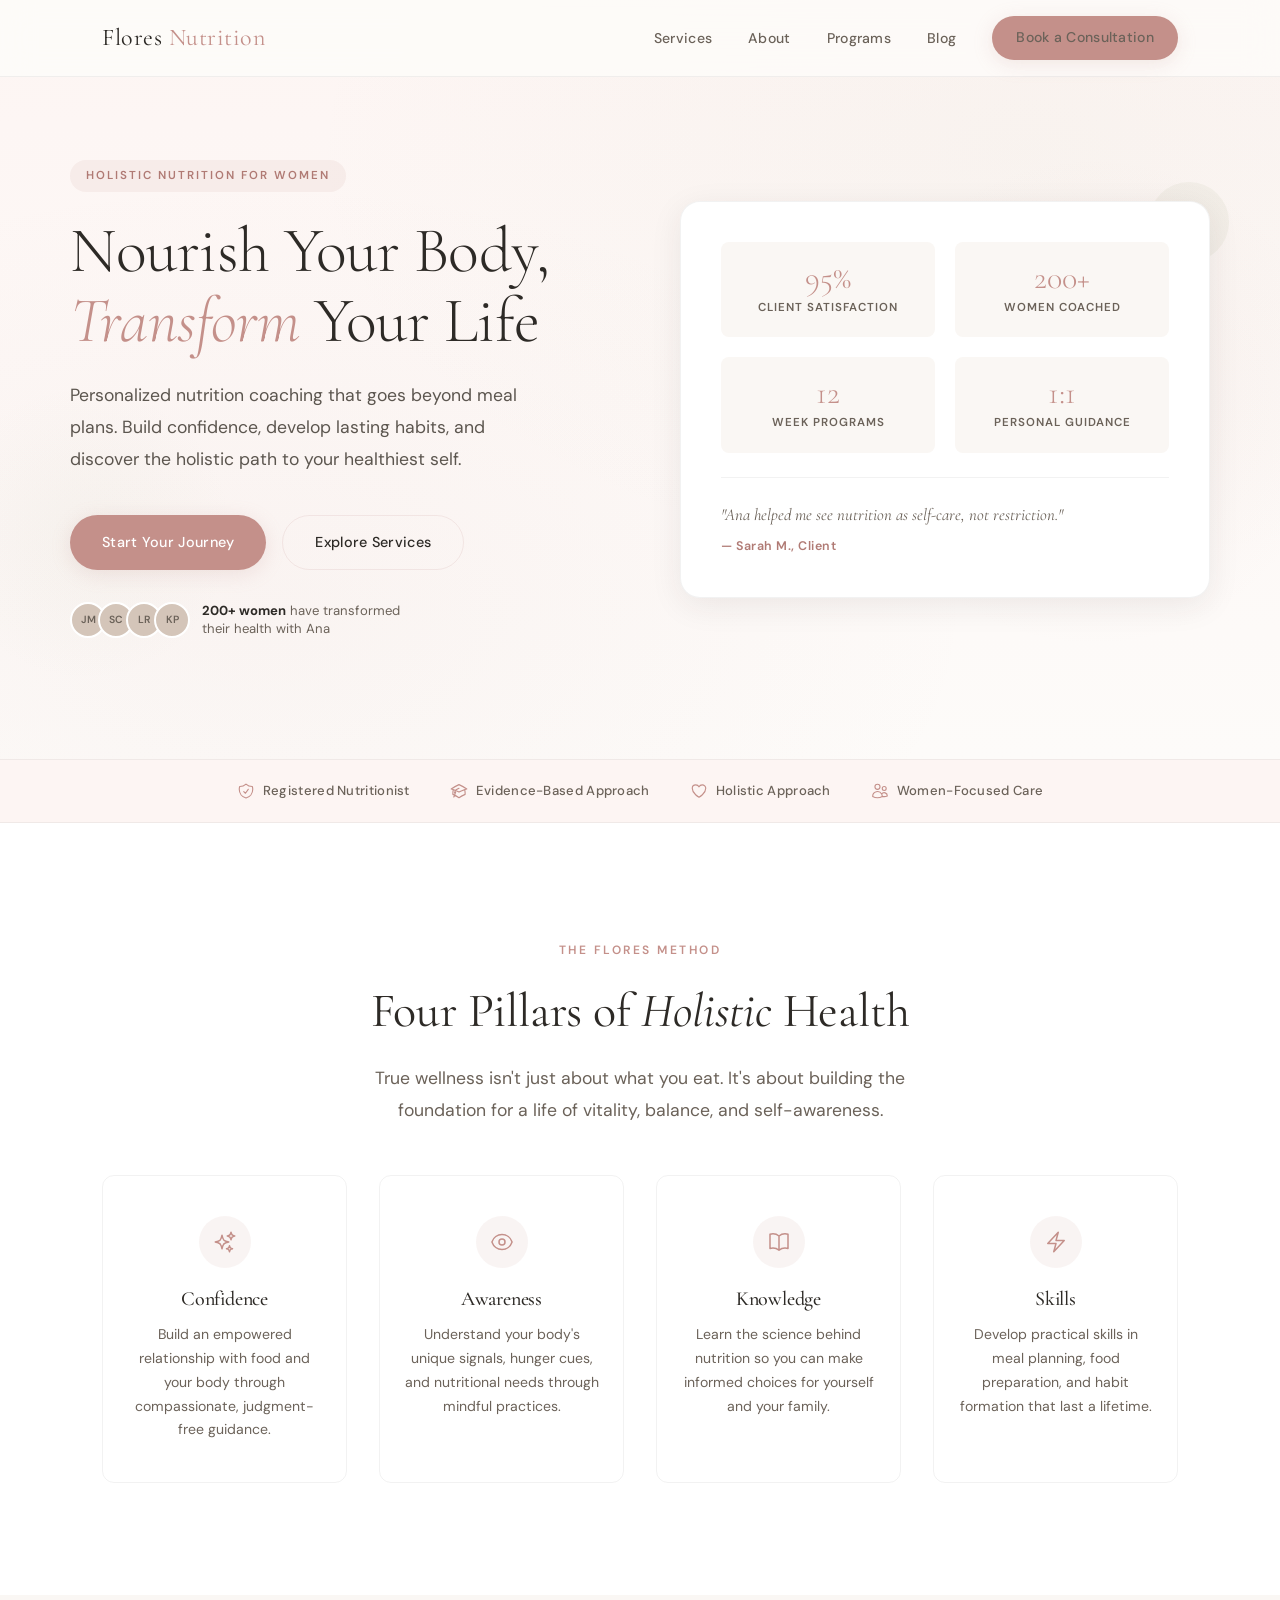
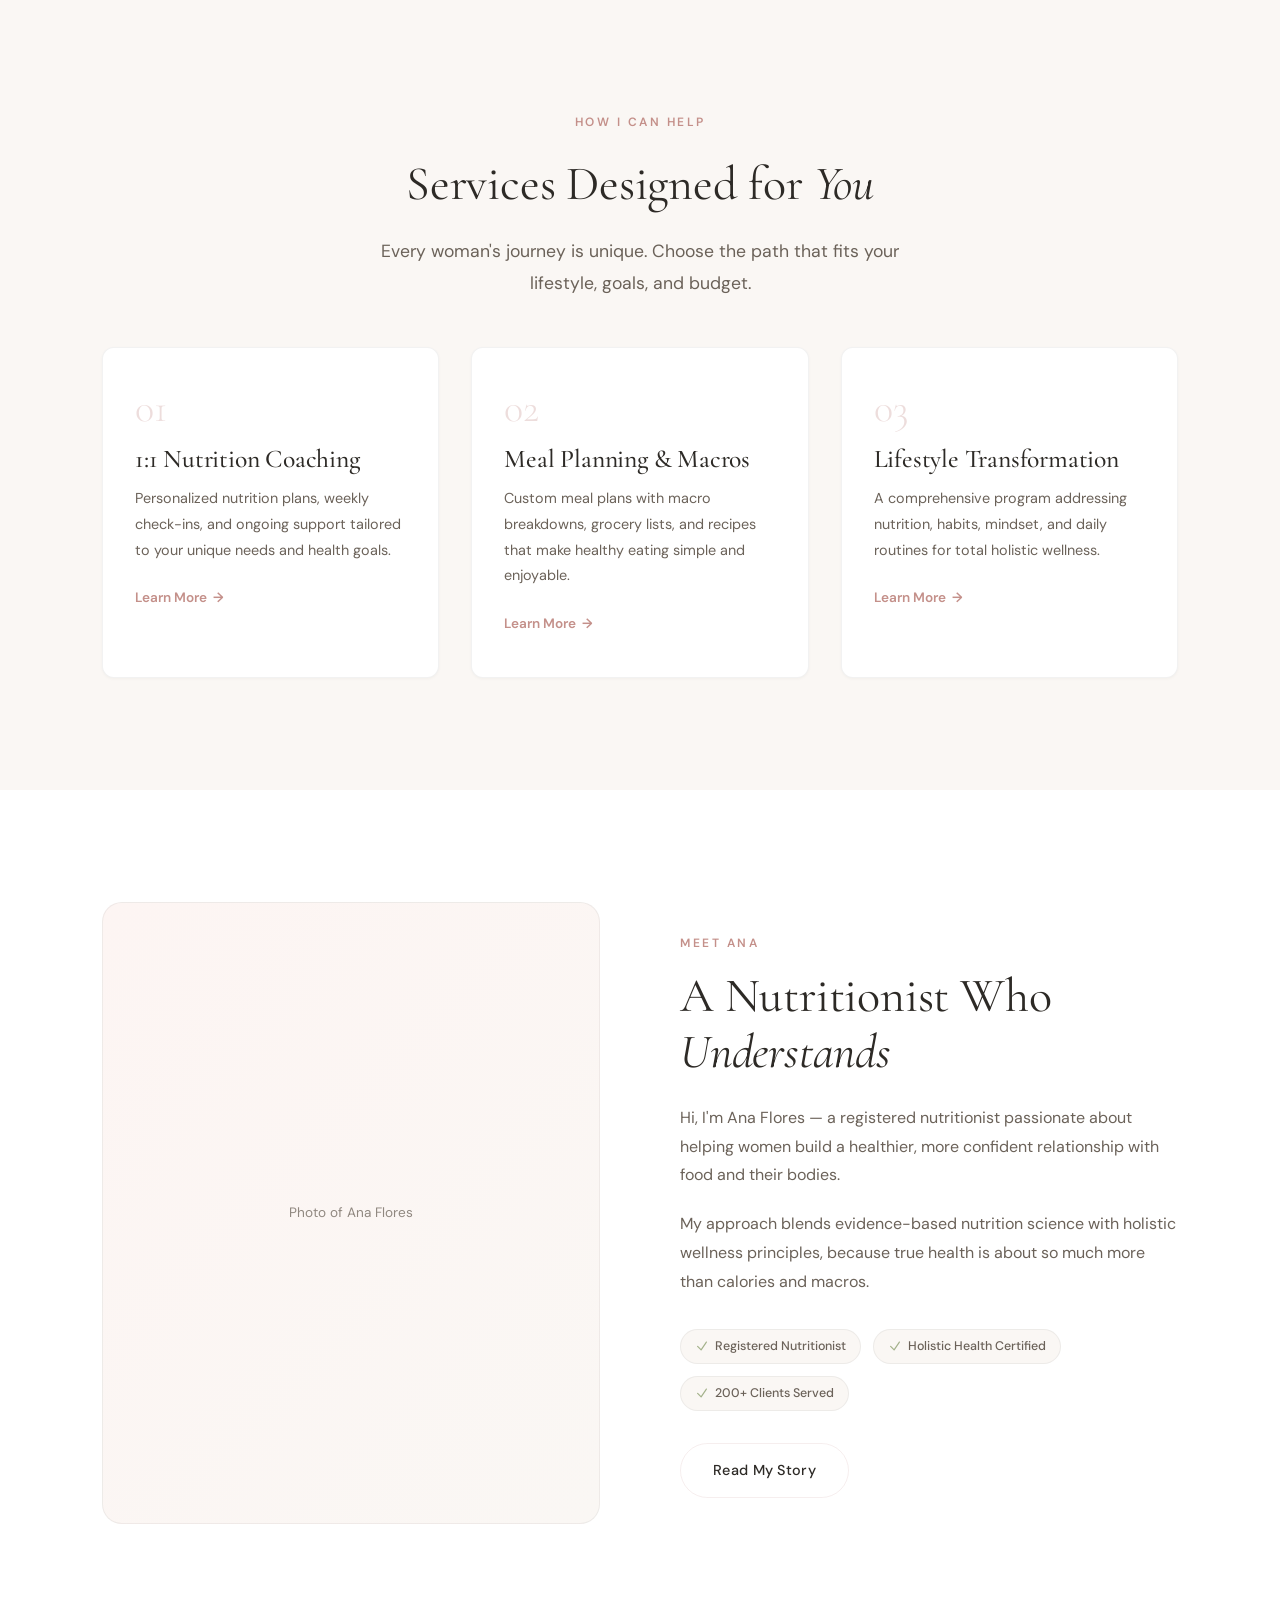
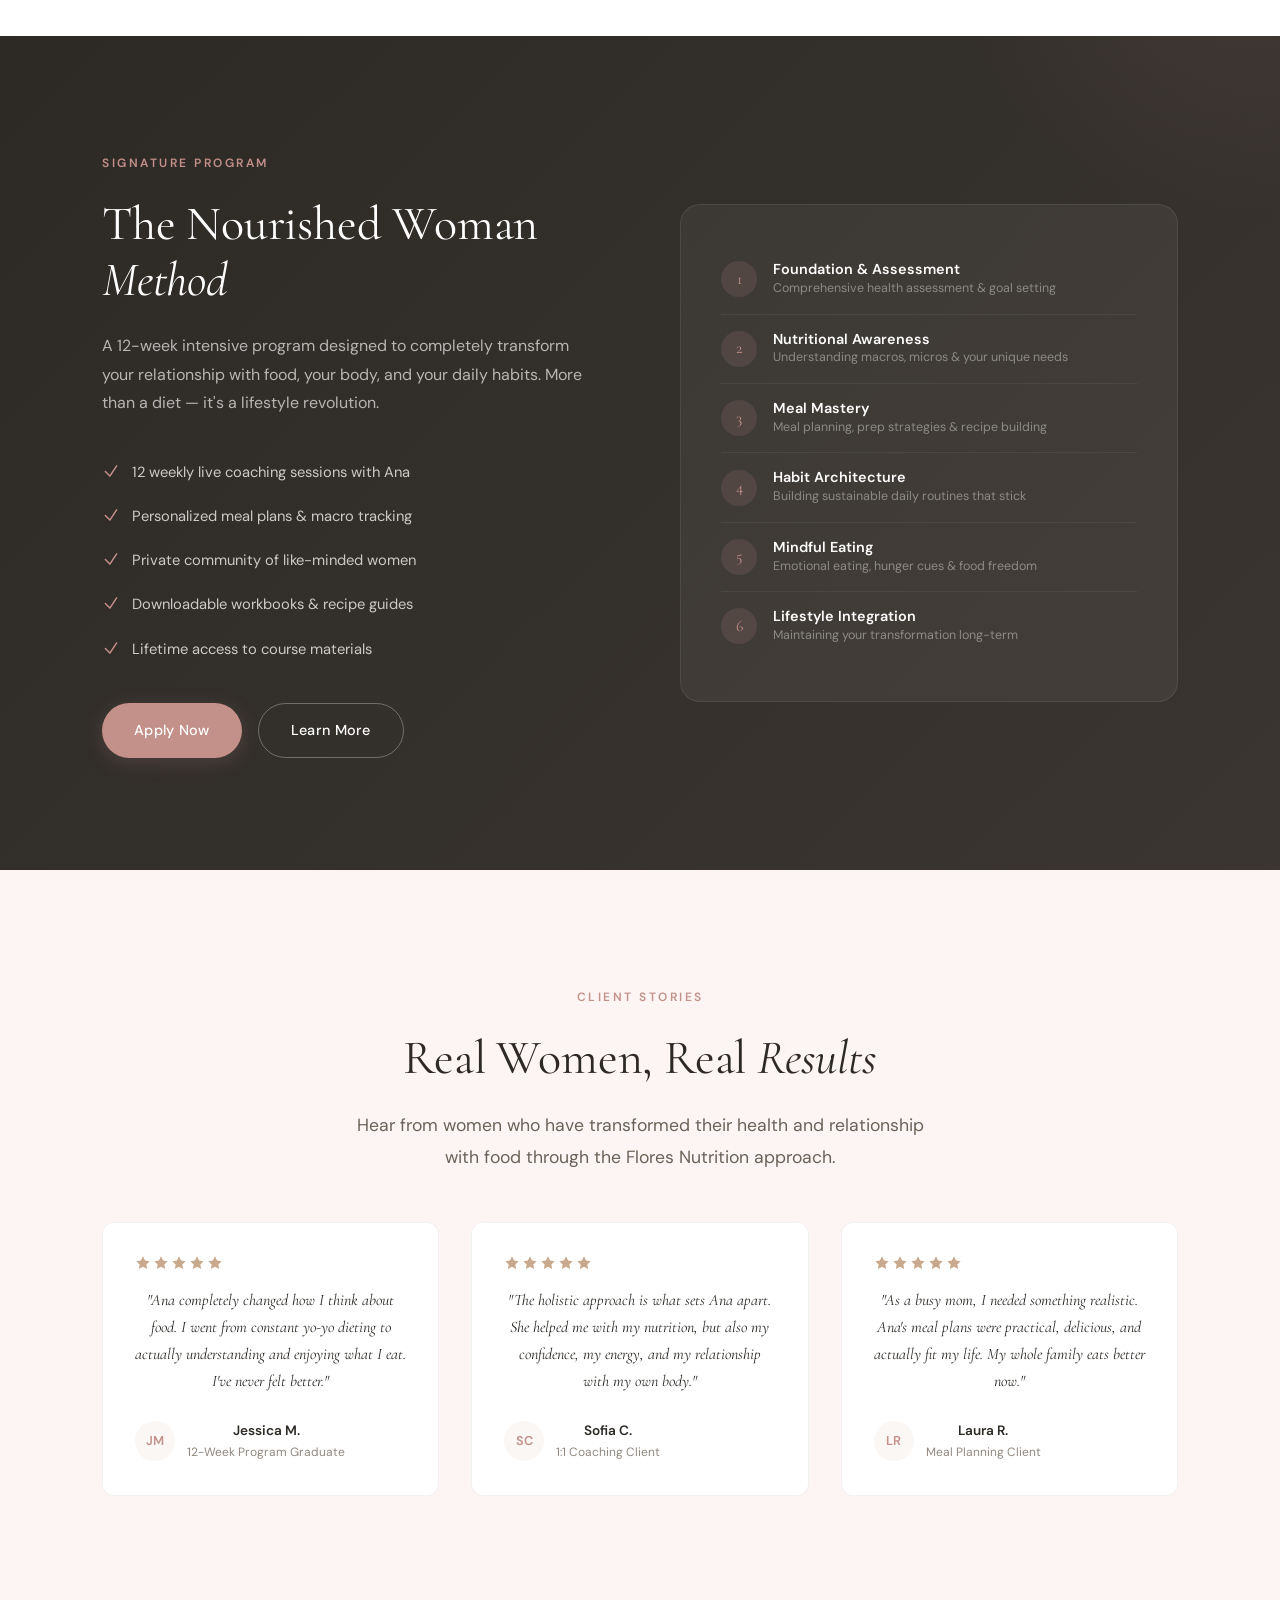
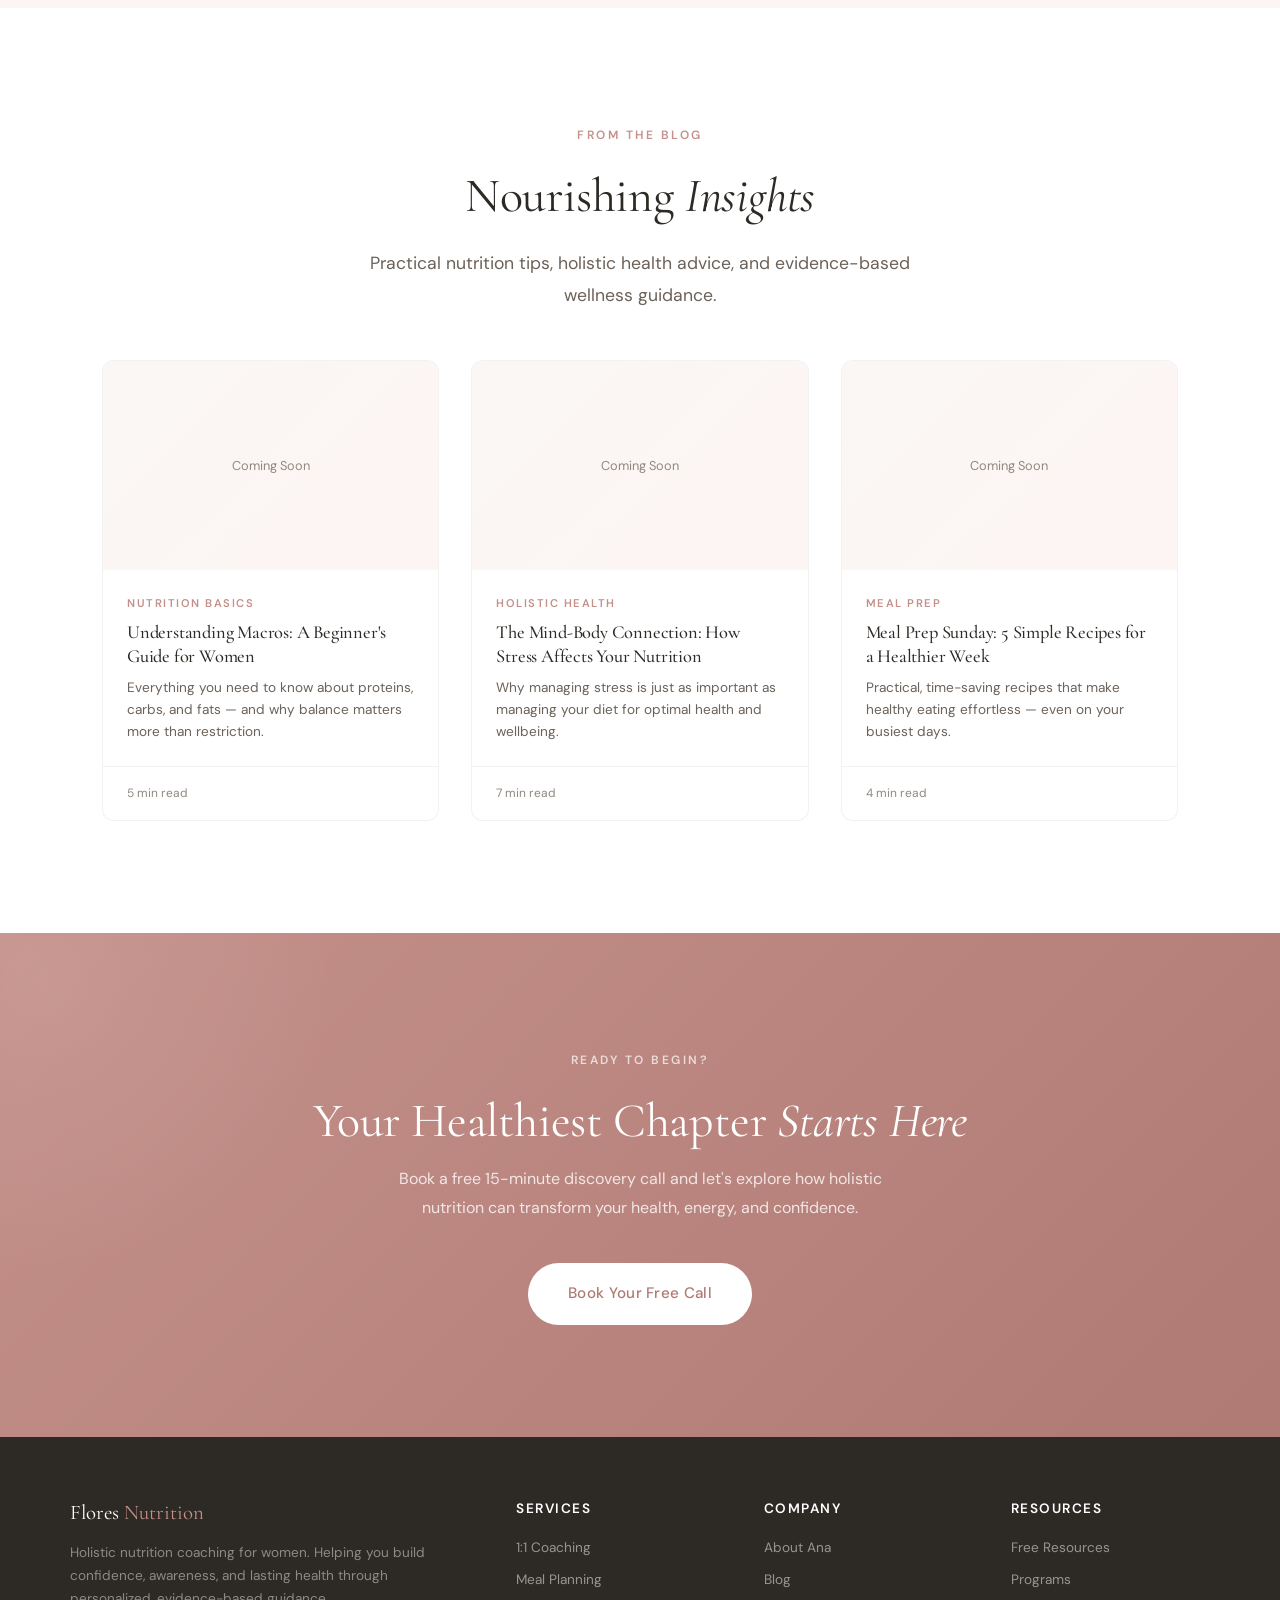
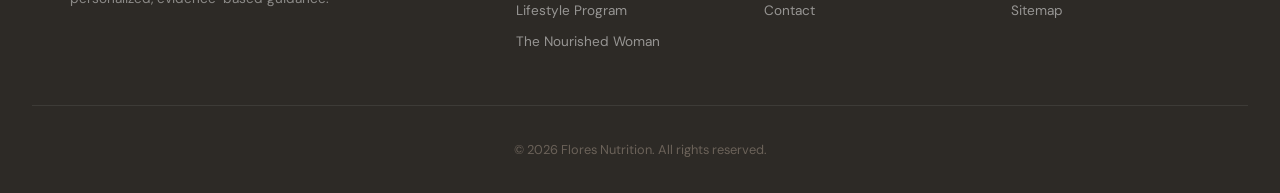
==== index.html @ 8df07db1 "Initial commit: Flores Nutrition website Scaffolded holistic nutrition site for Ana Flores with home" ====
<!DOCTYPE html>
<html lang="en">
<head>
    <meta charset="UTF-8">
    <meta name="viewport" content="width=device-width, initial-scale=1.0, viewport-fit=cover">
    <title>Flores Nutrition — Holistic Health & Nutrition for Women</title>
    <meta name="description" content="Flores Nutrition helps women transform their health through holistic nutrition, personalized meal plans, and lifestyle coaching. Work with registered nutritionist Ana Flores to build confidence, awareness, and lasting habits.">

    <!-- Open Graph -->
    <meta property="og:title" content="Flores Nutrition — Holistic Health & Nutrition for Women">
    <meta property="og:description" content="Transform your health through holistic nutrition, personalized meal plans, and lifestyle coaching with registered nutritionist Ana Flores.">
    <meta property="og:type" content="website">
    <!-- <meta property="og:url" content=""> -->
    <!-- <meta property="og:image" content="/images/og-image.jpg"> -->

    <!-- Twitter -->
    <meta name="twitter:card" content="summary_large_image">
    <meta name="twitter:title" content="Flores Nutrition — Holistic Health & Nutrition for Women">
    <meta name="twitter:description" content="Transform your health through holistic nutrition, personalized meal plans, and lifestyle coaching with registered nutritionist Ana Flores.">

    <!-- Fonts -->
    <link rel="preconnect" href="https://fonts.googleapis.com">
    <link rel="preconnect" href="https://fonts.gstatic.com" crossorigin>
    <link href="https://fonts.googleapis.com/css2?family=Cormorant+Garamond:ital,wght@0,300;0,400;0,500;0,600;1,300;1,400&family=DM+Sans:ital,wght@0,400;0,500;0,600;0,700;1,400&display=swap" rel="stylesheet">

    <!-- Styles -->
    <link rel="stylesheet" href="css/styles.css">

    <!-- Schema Markup -->
    <script type="application/ld+json">
    {
        "@context": "https://schema.org",
        "@type": "HealthAndBeautyBusiness",
        "name": "Flores Nutrition",
        "description": "Holistic nutrition coaching for women. Personalized meal plans, macro guidance, and lifestyle transformation with registered nutritionist Ana Flores.",
        "url": "",
        "founder": {
            "@type": "Person",
            "name": "Ana Flores",
            "jobTitle": "Registered Nutritionist"
        },
        "sameAs": []
    }
    </script>

    <!-- Page-specific styles -->
    <style>
        /* ===== HERO ===== */
        .hero {
            padding: 160px 2rem 120px;
            background:
                radial-gradient(ellipse at 20% 80%, rgba(196, 144, 138, 0.06) 0%, transparent 50%),
                radial-gradient(ellipse at 80% 20%, rgba(163, 177, 138, 0.05) 0%, transparent 50%),
                linear-gradient(180deg, var(--blush-bg) 0%, var(--background) 100%);
            position: relative;
            overflow: hidden;
        }

        .hero::before {
            content: '';
            position: absolute;
            top: 20%;
            right: -5%;
            width: 500px;
            height: 500px;
            background: radial-gradient(circle, rgba(196, 144, 138, 0.07) 0%, transparent 70%);
            border-radius: 50%;
            animation: gentlePulse 8s ease-in-out infinite;
        }

        .hero::after {
            content: '';
            position: absolute;
            bottom: 10%;
            left: -5%;
            width: 300px;
            height: 300px;
            background: radial-gradient(circle, rgba(163, 177, 138, 0.06) 0%, transparent 70%);
            border-radius: 50%;
            animation: gentlePulse 10s ease-in-out infinite 2s;
        }

        .hero-content {
            display: grid;
            grid-template-columns: 1fr 1fr;
            gap: 80px;
            align-items: center;
            max-width: var(--container-max);
            margin: 0 auto;
            position: relative;
            z-index: 1;
        }

        .hero-label {
            display: inline-block;
            padding: 6px 16px;
            background: var(--primary-light);
            color: var(--primary-dark);
            border-radius: var(--radius-full);
            font-size: 0.72rem;
            font-weight: 600;
            text-transform: uppercase;
            letter-spacing: 2px;
            margin-bottom: 1.5rem;
            animation: fadeSlideUp 0.6s ease both;
        }

        .hero h1 {
            margin-bottom: 1.5rem;
            animation: fadeSlideUp 0.6s ease 0.1s both;
        }

        .hero h1 em {
            font-style: italic;
            color: var(--primary);
        }

        .hero p {
            font-size: 1.1rem;
            margin-bottom: 2.5rem;
            max-width: 480px;
            color: #5C564F;
            animation: fadeSlideUp 0.6s ease 0.2s both;
        }

        .hero-buttons {
            display: flex;
            gap: 1rem;
            margin-bottom: 2rem;
            animation: fadeSlideUp 0.6s ease 0.3s both;
        }

        .hero-proof {
            display: flex;
            align-items: center;
            gap: 12px;
            animation: fadeSlideUp 0.6s ease 0.4s both;
        }

        .hero-proof-avatars {
            display: flex;
        }

        .hero-proof-avatar {
            width: 36px;
            height: 36px;
            border-radius: 50%;
            background: var(--sand);
            border: 2px solid white;
            margin-left: -8px;
            display: flex;
            align-items: center;
            justify-content: center;
            font-size: 0.65rem;
            font-weight: 600;
            color: var(--text-muted);
        }

        .hero-proof-avatar:first-child { margin-left: 0; }

        .hero-proof-text {
            font-size: 0.82rem;
            color: var(--text-muted);
            line-height: 1.4;
        }

        .hero-proof-text strong {
            color: var(--secondary);
        }

        /* Hero Visual — Organic Shape with Stats */
        .hero-visual {
            position: relative;
            animation: fadeIn 1s ease 0.3s both;
        }

        .hero-visual-card {
            background: white;
            border-radius: var(--radius-xl);
            padding: 2.5rem;
            box-shadow: var(--shadow-lg);
            border: 1px solid var(--border);
            position: relative;
        }

        .hero-visual-card::before {
            content: '';
            position: absolute;
            top: -20px;
            right: -20px;
            width: 80px;
            height: 80px;
            background: var(--sage-light);
            border-radius: 50%;
            z-index: -1;
        }

        .visual-stat-grid {
            display: grid;
            grid-template-columns: 1fr 1fr;
            gap: 1.25rem;
        }

        .visual-stat {
            padding: 1.25rem;
            border-radius: var(--radius-md);
            background: var(--cream);
            text-align: center;
        }

        .visual-stat-number {
            font-family: var(--font-display);
            font-size: 2rem;
            font-weight: 300;
            color: var(--primary);
            line-height: 1;
            margin-bottom: 0.25rem;
        }

        .visual-stat-label {
            font-size: 0.72rem;
            font-weight: 600;
            text-transform: uppercase;
            letter-spacing: 1px;
            color: var(--text-muted);
        }

        .visual-quote {
            margin-top: 1.5rem;
            padding-top: 1.5rem;
            border-top: 1px solid var(--border);
            font-family: var(--font-display);
            font-style: italic;
            font-size: 1.05rem;
            color: var(--text-muted);
            line-height: 1.6;
        }

        .visual-quote-author {
            font-family: var(--font-body);
            font-style: normal;
            font-size: 0.78rem;
            font-weight: 600;
            color: var(--primary-dark);
            margin-top: 0.5rem;
            letter-spacing: 0.5px;
        }

        /* ===== PHILOSOPHY / PILLARS ===== */
        .philosophy {
            background: white;
        }

        .pillars-grid {
            display: grid;
            grid-template-columns: repeat(4, 1fr);
            gap: 2rem;
            margin-top: 3rem;
        }

        .pillar {
            text-align: center;
            padding: 2.5rem 1.5rem;
            border-radius: var(--radius-lg);
            border: 1px solid var(--border);
            transition: all var(--transition-base);
            position: relative;
            overflow: hidden;
        }

        .pillar::before {
            content: '';
            position: absolute;
            bottom: 0;
            left: 0;
            right: 0;
            height: 3px;
            background: var(--primary);
            transform: scaleX(0);
            transition: transform var(--transition-base);
        }

        .pillar:hover::before {
            transform: scaleX(1);
        }

        .pillar:hover {
            transform: translateY(-4px);
            box-shadow: var(--shadow-md);
        }

        .pillar-icon {
            width: 52px;
            height: 52px;
            background: var(--primary-light);
            border-radius: var(--radius-circle);
            display: flex;
            align-items: center;
            justify-content: center;
            margin: 0 auto 1.25rem;
            color: var(--primary);
        }

        .pillar h3 {
            margin-bottom: 0.75rem;
            font-size: 1.25rem;
        }

        .pillar p {
            font-size: 0.88rem;
            line-height: 1.7;
        }

        /* ===== SERVICES ===== */
        .services {
            background: var(--cream);
        }

        .services-grid {
            display: grid;
            grid-template-columns: repeat(3, 1fr);
            gap: 2rem;
            margin-top: 3rem;
        }

        .service-card {
            background: white;
            border-radius: var(--radius-lg);
            padding: 2.5rem 2rem;
            border: 1px solid var(--border);
            box-shadow: var(--shadow-sm);
            transition: all var(--transition-base);
            position: relative;
        }

        .service-card:hover {
            transform: translateY(-6px);
            box-shadow: var(--shadow-lg);
        }

        .service-number {
            font-family: var(--font-display);
            font-size: 2.5rem;
            font-weight: 300;
            color: rgba(196, 144, 138, 0.3);
            line-height: 1;
            margin-bottom: 1rem;
        }

        .service-card h3 {
            margin-bottom: 0.75rem;
        }

        .service-card p {
            font-size: 0.9rem;
            margin-bottom: 1.25rem;
        }

        .service-card a {
            display: inline-flex;
            align-items: center;
            gap: 6px;
            color: var(--primary);
            font-weight: 600;
            font-size: 0.85rem;
            transition: gap var(--transition-fast);
        }

        .service-card a:hover { gap: 10px; }

        /* ===== ABOUT PREVIEW ===== */
        .about-preview {
            background: white;
        }

        .about-grid {
            display: grid;
            grid-template-columns: 1fr 1fr;
            gap: 80px;
            align-items: center;
        }

        .about-image-wrapper {
            position: relative;
        }

        .about-image-placeholder {
            aspect-ratio: 4/5;
            background:
                linear-gradient(135deg, var(--blush-bg) 0%, var(--cream) 100%);
            border-radius: var(--radius-xl);
            display: flex;
            align-items: center;
            justify-content: center;
            color: var(--text-light);
            font-size: 0.85rem;
            border: 1px solid var(--border);
        }

        .about-image-wrapper::after {
            content: '';
            position: absolute;
            bottom: -16px;
            right: -16px;
            width: 120px;
            height: 120px;
            background: var(--primary-light);
            border-radius: var(--radius-xl);
            z-index: -1;
        }

        .about-text .section-label { margin-bottom: 1rem; }

        .about-text h2 {
            margin-bottom: 1.5rem;
        }

        .about-text p {
            margin-bottom: 1.25rem;
        }

        .about-credentials {
            display: flex;
            flex-wrap: wrap;
            gap: 0.75rem;
            margin-top: 2rem;
            margin-bottom: 2rem;
        }

        .credential-tag {
            display: inline-flex;
            align-items: center;
            gap: 6px;
            padding: 6px 14px;
            background: var(--cream);
            border-radius: var(--radius-full);
            font-size: 0.78rem;
            font-weight: 500;
            color: var(--text-muted);
            border: 1px solid var(--border);
        }

        .credential-tag svg {
            width: 14px;
            height: 14px;
            color: var(--sage);
        }

        /* ===== COURSE / HIGH-TICKET ===== */
        .course-section {
            background:
                linear-gradient(135deg, var(--dark-bg) 0%, #3a3530 100%);
            color: white;
            position: relative;
            overflow: hidden;
        }

        .course-section::before {
            content: '';
            position: absolute;
            top: -50%;
            right: -20%;
            width: 600px;
            height: 600px;
            background: radial-gradient(circle, rgba(196, 144, 138, 0.1) 0%, transparent 70%);
            border-radius: 50%;
        }

        .course-grid {
            display: grid;
            grid-template-columns: 1fr 1fr;
            gap: 80px;
            align-items: center;
            position: relative;
            z-index: 1;
        }

        .course-text .section-label {
            color: var(--primary);
        }

        .course-text h2 {
            color: white;
            margin-bottom: 1.5rem;
        }

        .course-text p {
            color: rgba(255, 255, 255, 0.65);
            margin-bottom: 1.5rem;
        }

        .course-features {
            list-style: none;
            margin: 2rem 0;
        }

        .course-features li {
            display: flex;
            align-items: flex-start;
            gap: 12px;
            padding: 0.6rem 0;
            color: rgba(255, 255, 255, 0.75);
            font-size: 0.92rem;
        }

        .course-features li svg {
            width: 18px;
            height: 18px;
            color: var(--primary);
            flex-shrink: 0;
            margin-top: 2px;
        }

        .course-visual {
            background: rgba(255, 255, 255, 0.05);
            border-radius: var(--radius-xl);
            padding: 2.5rem;
            border: 1px solid rgba(255, 255, 255, 0.08);
        }

        .course-module {
            display: flex;
            align-items: center;
            gap: 1rem;
            padding: 1rem 0;
            border-bottom: 1px solid rgba(255, 255, 255, 0.06);
        }

        .course-module:last-child { border-bottom: none; }

        .module-number {
            width: 36px;
            height: 36px;
            background: rgba(196, 144, 138, 0.15);
            border-radius: var(--radius-circle);
            display: flex;
            align-items: center;
            justify-content: center;
            font-family: var(--font-display);
            font-size: 1rem;
            color: var(--primary);
            flex-shrink: 0;
        }

        .module-info h4 {
            color: white;
            font-size: 0.9rem;
            margin-bottom: 0.15rem;
        }

        .module-info p {
            color: rgba(255, 255, 255, 0.4);
            font-size: 0.78rem;
            line-height: 1.4;
        }

        /* ===== TESTIMONIALS ===== */
        .testimonials {
            background: var(--blush-bg);
        }

        .testimonials-grid {
            display: grid;
            grid-template-columns: repeat(3, 1fr);
            gap: 2rem;
            margin-top: 3rem;
        }

        .testimonial-card {
            background: white;
            border-radius: var(--radius-lg);
            padding: 2rem;
            border: 1px solid var(--border);
            position: relative;
        }

        .testimonial-stars {
            display: flex;
            gap: 2px;
            margin-bottom: 1rem;
        }

        .testimonial-stars svg {
            width: 16px;
            height: 16px;
            color: var(--terra);
            fill: var(--terra);
        }

        .testimonial-card blockquote {
            font-family: var(--font-display);
            font-style: italic;
            font-size: 1rem;
            color: var(--text);
            line-height: 1.7;
            margin-bottom: 1.5rem;
        }

        .testimonial-author {
            display: flex;
            align-items: center;
            gap: 12px;
        }

        .testimonial-avatar {
            width: 40px;
            height: 40px;
            border-radius: 50%;
            background: var(--cream);
            display: flex;
            align-items: center;
            justify-content: center;
            font-weight: 600;
            font-size: 0.8rem;
            color: var(--primary);
        }

        .testimonial-name {
            font-weight: 600;
            font-size: 0.85rem;
            color: var(--secondary);
        }

        .testimonial-detail {
            font-size: 0.75rem;
            color: var(--text-light);
        }

        /* ===== BLOG PREVIEW ===== */
        .blog-preview {
            background: white;
        }

        .blog-grid {
            display: grid;
            grid-template-columns: repeat(3, 1fr);
            gap: 2rem;
            margin-top: 3rem;
        }

        .blog-card {
            border-radius: var(--radius-lg);
            overflow: hidden;
            border: 1px solid var(--border);
            background: white;
            transition: all var(--transition-base);
        }

        .blog-card:hover {
            transform: translateY(-4px);
            box-shadow: var(--shadow-md);
        }

        .blog-card-image {
            aspect-ratio: 16/10;
            background: linear-gradient(135deg, var(--cream) 0%, var(--blush-bg) 100%);
            display: flex;
            align-items: center;
            justify-content: center;
            color: var(--text-light);
            font-size: 0.8rem;
        }

        .blog-card-body {
            padding: 1.5rem;
        }

        .blog-card-tag {
            font-size: 0.7rem;
            font-weight: 600;
            text-transform: uppercase;
            letter-spacing: 1.5px;
            color: var(--primary);
            margin-bottom: 0.5rem;
        }

        .blog-card-body h3 {
            font-size: 1.15rem;
            margin-bottom: 0.5rem;
            line-height: 1.3;
        }

        .blog-card-body p {
            font-size: 0.85rem;
            line-height: 1.6;
        }

        .blog-card-meta {
            padding: 1rem 1.5rem;
            border-top: 1px solid var(--border);
            font-size: 0.75rem;
            color: var(--text-light);
        }

        /* ===== CTA SECTION ===== */
        .cta-section {
            background:
                linear-gradient(135deg, var(--primary) 0%, var(--primary-dark) 100%);
            color: white;
            text-align: center;
            position: relative;
            overflow: hidden;
        }

        .cta-section::before {
            content: '';
            position: absolute;
            top: -50%;
            left: -20%;
            width: 600px;
            height: 600px;
            background: radial-gradient(circle, rgba(255, 255, 255, 0.08) 0%, transparent 70%);
            border-radius: 50%;
        }

        .cta-section .container {
            position: relative;
            z-index: 1;
        }

        .cta-section h2 {
            color: white;
            margin-bottom: 1rem;
        }

        .cta-section p {
            color: rgba(255, 255, 255, 0.8);
            max-width: 520px;
            margin: 0 auto 2.5rem;
        }

        .cta-section .btn {
            background: white;
            color: var(--primary-dark);
        }

        .cta-section .btn:hover {
            background: var(--cream);
            transform: translateY(-2px);
            box-shadow: 0 8px 24px rgba(0, 0, 0, 0.15);
        }

        /* ===== RESPONSIVE ===== */
        @media (max-width: 968px) {
            .hero-content {
                grid-template-columns: 1fr;
                text-align: center;
                gap: 40px;
            }
            .hero p { margin-left: auto; margin-right: auto; }
            .hero-buttons { justify-content: center; }
            .hero-proof { justify-content: center; }
            .pillars-grid { grid-template-columns: repeat(2, 1fr); }
            .services-grid { grid-template-columns: 1fr; }
            .about-grid { grid-template-columns: 1fr; gap: 40px; }
            .about-image-wrapper { max-width: 400px; margin: 0 auto; }
            .course-grid { grid-template-columns: 1fr; gap: 40px; }
            .testimonials-grid { grid-template-columns: 1fr; }
            .blog-grid { grid-template-columns: 1fr; }
        }

        @media (max-width: 480px) {
            .hero { padding: 120px 1rem 80px; }
            .hero-buttons { flex-direction: column; }
            .pillars-grid { grid-template-columns: 1fr; }
            .hero-visual { display: none; }
        }
    </style>
</head>
<body>

    <!-- Header -->
    <header class="header">
        <div class="container">
            <a href="/" class="logo">Flores <span>Nutrition</span></a>
            <button class="menu-toggle" aria-label="Toggle navigation" aria-expanded="false">
                <span></span><span></span><span></span>
            </button>
            <nav>
                <ul class="nav-links">
                    <li><a href="/services/">Services</a></li>
                    <li><a href="/about.html">About</a></li>
                    <li><a href="#course">Programs</a></li>
                    <li><a href="/blog/">Blog</a></li>
                    <li><a href="#contact" class="btn btn-primary btn-sm">Book a Consultation</a></li>
                </ul>
            </nav>
        </div>
    </header>

    <!-- Hero -->
    <section class="hero">
        <div class="hero-content">
            <div class="hero-text">
                <span class="hero-label">Holistic Nutrition for Women</span>
                <h1>Nourish Your Body, <em>Transform</em> Your Life</h1>
                <p>Personalized nutrition coaching that goes beyond meal plans. Build confidence, develop lasting habits, and discover the holistic path to your healthiest self.</p>
                <div class="hero-buttons">
                    <a href="#contact" class="btn btn-primary">Start Your Journey</a>
                    <a href="/services/" class="btn btn-secondary">Explore Services</a>
                </div>
                <div class="hero-proof">
                    <div class="hero-proof-avatars">
                        <div class="hero-proof-avatar">JM</div>
                        <div class="hero-proof-avatar">SC</div>
                        <div class="hero-proof-avatar">LR</div>
                        <div class="hero-proof-avatar">KP</div>
                    </div>
                    <div class="hero-proof-text">
                        <strong>200+ women</strong> have transformed<br>their health with Ana
                    </div>
                </div>
            </div>
            <div class="hero-visual">
                <div class="hero-visual-card">
                    <div class="visual-stat-grid">
                        <div class="visual-stat">
                            <div class="visual-stat-number">95%</div>
                            <div class="visual-stat-label">Client Satisfaction</div>
                        </div>
                        <div class="visual-stat">
                            <div class="visual-stat-number">200+</div>
                            <div class="visual-stat-label">Women Coached</div>
                        </div>
                        <div class="visual-stat">
                            <div class="visual-stat-number">12</div>
                            <div class="visual-stat-label">Week Programs</div>
                        </div>
                        <div class="visual-stat">
                            <div class="visual-stat-number">1:1</div>
                            <div class="visual-stat-label">Personal Guidance</div>
                        </div>
                    </div>
                    <div class="visual-quote">
                        "Ana helped me see nutrition as self-care, not restriction."
                        <div class="visual-quote-author">— Sarah M., Client</div>
                    </div>
                </div>
            </div>
        </div>
    </section>

    <!-- Trust Strip -->
    <div class="trust-strip">
        <div class="trust-item">
            <svg xmlns="http://www.w3.org/2000/svg" fill="none" viewBox="0 0 24 24" stroke-width="1.5" stroke="currentColor"><path stroke-linecap="round" stroke-linejoin="round" d="M9 12.75L11.25 15 15 9.75m-3-7.036A11.959 11.959 0 013.598 6 11.99 11.99 0 003 9.749c0 5.592 3.824 10.29 9 11.623 5.176-1.332 9-6.03 9-11.622 0-1.31-.21-2.571-.598-3.751h-.152c-3.196 0-6.1-1.248-8.25-3.285z"/></svg>
            Registered Nutritionist
        </div>
        <div class="trust-item">
            <svg xmlns="http://www.w3.org/2000/svg" fill="none" viewBox="0 0 24 24" stroke-width="1.5" stroke="currentColor"><path stroke-linecap="round" stroke-linejoin="round" d="M4.26 10.147a60.438 60.438 0 0 0-.491 6.347A48.62 48.62 0 0 1 12 20.904a48.62 48.62 0 0 1 8.232-4.41 60.46 60.46 0 0 0-.491-6.347m-15.482 0a50.636 50.636 0 0 0-2.658-.813A59.906 59.906 0 0 1 12 3.493a59.903 59.903 0 0 1 10.399 5.84c-.896.248-1.783.52-2.658.814m-15.482 0A50.717 50.717 0 0 1 12 13.489a50.702 50.702 0 0 1 7.74-3.342M6.75 15a.75.75 0 1 0 0-1.5.75.75 0 0 0 0 1.5Zm0 0v-3.675A55.378 55.378 0 0 1 12 8.443m-7.007 11.55A5.981 5.981 0 0 0 6.75 15.75v-1.5"/></svg>
            Evidence-Based Approach
        </div>
        <div class="trust-item">
            <svg xmlns="http://www.w3.org/2000/svg" fill="none" viewBox="0 0 24 24" stroke-width="1.5" stroke="currentColor"><path stroke-linecap="round" stroke-linejoin="round" d="M21 8.25c0-2.485-2.099-4.5-4.688-4.5-1.935 0-3.597 1.126-4.312 2.733-.715-1.607-2.377-2.733-4.313-2.733C5.1 3.75 3 5.765 3 8.25c0 7.22 9 12 9 12s9-4.78 9-12Z"/></svg>
            Holistic Approach
        </div>
        <div class="trust-item">
            <svg xmlns="http://www.w3.org/2000/svg" fill="none" viewBox="0 0 24 24" stroke-width="1.5" stroke="currentColor"><path stroke-linecap="round" stroke-linejoin="round" d="M15 19.128a9.38 9.38 0 0 0 2.625.372 9.337 9.337 0 0 0 4.121-.952 4.125 4.125 0 0 0-7.533-2.493M15 19.128v-.003c0-1.113-.285-2.16-.786-3.07M15 19.128v.106A12.318 12.318 0 0 1 8.624 21c-2.331 0-4.512-.645-6.374-1.766l-.001-.109a6.375 6.375 0 0 1 11.964-3.07M12 6.375a3.375 3.375 0 1 1-6.75 0 3.375 3.375 0 0 1 6.75 0Zm8.25 2.25a2.625 2.625 0 1 1-5.25 0 2.625 2.625 0 0 1 5.25 0Z"/></svg>
            Women-Focused Care
        </div>
    </div>

    <!-- Philosophy / Pillars -->
    <section class="philosophy">
        <div class="container text-center">
            <span class="section-label">The Flores Method</span>
            <h2 class="section-title">Four Pillars of <em>Holistic</em> Health</h2>
            <p class="section-subtitle mx-auto">True wellness isn't just about what you eat. It's about building the foundation for a life of vitality, balance, and self-awareness.</p>

            <div class="pillars-grid">
                <div class="pillar">
                    <div class="pillar-icon">
                        <svg xmlns="http://www.w3.org/2000/svg" fill="none" viewBox="0 0 24 24" stroke-width="1.5" stroke="currentColor" width="24" height="24"><path stroke-linecap="round" stroke-linejoin="round" d="M9.813 15.904 9 18.75l-.813-2.846a4.5 4.5 0 0 0-3.09-3.09L2.25 12l2.846-.813a4.5 4.5 0 0 0 3.09-3.09L9 5.25l.813 2.846a4.5 4.5 0 0 0 3.09 3.09L15.75 12l-2.846.813a4.5 4.5 0 0 0-3.09 3.09ZM18.259 8.715 18 9.75l-.259-1.035a3.375 3.375 0 0 0-2.455-2.456L14.25 6l1.036-.259a3.375 3.375 0 0 0 2.455-2.456L18 2.25l.259 1.035a3.375 3.375 0 0 0 2.456 2.456L21.75 6l-1.035.259a3.375 3.375 0 0 0-2.456 2.456ZM16.894 20.567 16.5 21.75l-.394-1.183a2.25 2.25 0 0 0-1.423-1.423L13.5 18.75l1.183-.394a2.25 2.25 0 0 0 1.423-1.423l.394-1.183.394 1.183a2.25 2.25 0 0 0 1.423 1.423l1.183.394-1.183.394a2.25 2.25 0 0 0-1.423 1.423Z"/></svg>
                    </div>
                    <h3>Confidence</h3>
                    <p>Build an empowered relationship with food and your body through compassionate, judgment-free guidance.</p>
                </div>
                <div class="pillar">
                    <div class="pillar-icon">
                        <svg xmlns="http://www.w3.org/2000/svg" fill="none" viewBox="0 0 24 24" stroke-width="1.5" stroke="currentColor" width="24" height="24"><path stroke-linecap="round" stroke-linejoin="round" d="M2.036 12.322a1.012 1.012 0 0 1 0-.639C3.423 7.51 7.36 4.5 12 4.5c4.638 0 8.573 3.007 9.963 7.178.07.207.07.431 0 .639C20.577 16.49 16.64 19.5 12 19.5c-4.638 0-8.573-3.007-9.963-7.178Z"/><path stroke-linecap="round" stroke-linejoin="round" d="M15 12a3 3 0 1 1-6 0 3 3 0 0 1 6 0Z"/></svg>
                    </div>
                    <h3>Awareness</h3>
                    <p>Understand your body's unique signals, hunger cues, and nutritional needs through mindful practices.</p>
                </div>
                <div class="pillar">
                    <div class="pillar-icon">
                        <svg xmlns="http://www.w3.org/2000/svg" fill="none" viewBox="0 0 24 24" stroke-width="1.5" stroke="currentColor" width="24" height="24"><path stroke-linecap="round" stroke-linejoin="round" d="M12 6.042A8.967 8.967 0 0 0 6 3.75c-1.052 0-2.062.18-3 .512v14.25A8.987 8.987 0 0 1 6 18c2.305 0 4.408.867 6 2.292m0-14.25a8.966 8.966 0 0 1 6-2.292c1.052 0 2.062.18 3 .512v14.25A8.987 8.987 0 0 0 18 18a8.967 8.967 0 0 0-6 2.292m0-14.25v14.25"/></svg>
                    </div>
                    <h3>Knowledge</h3>
                    <p>Learn the science behind nutrition so you can make informed choices for yourself and your family.</p>
                </div>
                <div class="pillar">
                    <div class="pillar-icon">
                        <svg xmlns="http://www.w3.org/2000/svg" fill="none" viewBox="0 0 24 24" stroke-width="1.5" stroke="currentColor" width="24" height="24"><path stroke-linecap="round" stroke-linejoin="round" d="M3.75 13.5l10.5-11.25L12 10.5h8.25L9.75 21.75 12 13.5H3.75z"/></svg>
                    </div>
                    <h3>Skills</h3>
                    <p>Develop practical skills in meal planning, food preparation, and habit formation that last a lifetime.</p>
                </div>
            </div>
        </div>
    </section>

    <!-- Services -->
    <section class="services" id="services">
        <div class="container">
            <div class="text-center">
                <span class="section-label">How I Can Help</span>
                <h2 class="section-title">Services Designed for <em>You</em></h2>
                <p class="section-subtitle mx-auto">Every woman's journey is unique. Choose the path that fits your lifestyle, goals, and budget.</p>
            </div>

            <div class="services-grid">
                <div class="service-card">
                    <div class="service-number">01</div>
                    <h3>1:1 Nutrition Coaching</h3>
                    <p>Personalized nutrition plans, weekly check-ins, and ongoing support tailored to your unique needs and health goals.</p>
                    <a href="/services/">Learn More <span>&rarr;</span></a>
                </div>
                <div class="service-card">
                    <div class="service-number">02</div>
                    <h3>Meal Planning & Macros</h3>
                    <p>Custom meal plans with macro breakdowns, grocery lists, and recipes that make healthy eating simple and enjoyable.</p>
                    <a href="/services/">Learn More <span>&rarr;</span></a>
                </div>
                <div class="service-card">
                    <div class="service-number">03</div>
                    <h3>Lifestyle Transformation</h3>
                    <p>A comprehensive program addressing nutrition, habits, mindset, and daily routines for total holistic wellness.</p>
                    <a href="/services/">Learn More <span>&rarr;</span></a>
                </div>
            </div>
        </div>
    </section>

    <!-- About Preview -->
    <section class="about-preview">
        <div class="container">
            <div class="about-grid">
                <div class="about-image-wrapper">
                    <div class="about-image-placeholder">
                        Photo of Ana Flores
                    </div>
                </div>
                <div class="about-text">
                    <span class="section-label">Meet Ana</span>
                    <h2>A Nutritionist Who <em>Understands</em></h2>
                    <p>Hi, I'm Ana Flores — a registered nutritionist passionate about helping women build a healthier, more confident relationship with food and their bodies.</p>
                    <p>My approach blends evidence-based nutrition science with holistic wellness principles, because true health is about so much more than calories and macros.</p>
                    <div class="about-credentials">
                        <span class="credential-tag">
                            <svg xmlns="http://www.w3.org/2000/svg" fill="none" viewBox="0 0 24 24" stroke-width="2" stroke="currentColor"><path stroke-linecap="round" stroke-linejoin="round" d="m4.5 12.75 6 6 9-13.5"/></svg>
                            Registered Nutritionist
                        </span>
                        <span class="credential-tag">
                            <svg xmlns="http://www.w3.org/2000/svg" fill="none" viewBox="0 0 24 24" stroke-width="2" stroke="currentColor"><path stroke-linecap="round" stroke-linejoin="round" d="m4.5 12.75 6 6 9-13.5"/></svg>
                            Holistic Health Certified
                        </span>
                        <span class="credential-tag">
                            <svg xmlns="http://www.w3.org/2000/svg" fill="none" viewBox="0 0 24 24" stroke-width="2" stroke="currentColor"><path stroke-linecap="round" stroke-linejoin="round" d="m4.5 12.75 6 6 9-13.5"/></svg>
                            200+ Clients Served
                        </span>
                    </div>
                    <a href="/about.html" class="btn btn-secondary">Read My Story</a>
                </div>
            </div>
        </div>
    </section>

    <!-- Course / High-Ticket Section -->
    <section class="course-section" id="course">
        <div class="container">
            <div class="course-grid">
                <div class="course-text">
                    <span class="section-label">Signature Program</span>
                    <h2>The Nourished Woman <em>Method</em></h2>
                    <p>A 12-week intensive program designed to completely transform your relationship with food, your body, and your daily habits. More than a diet — it's a lifestyle revolution.</p>
                    <ul class="course-features">
                        <li>
                            <svg xmlns="http://www.w3.org/2000/svg" fill="none" viewBox="0 0 24 24" stroke-width="2" stroke="currentColor"><path stroke-linecap="round" stroke-linejoin="round" d="m4.5 12.75 6 6 9-13.5"/></svg>
                            12 weekly live coaching sessions with Ana
                        </li>
                        <li>
                            <svg xmlns="http://www.w3.org/2000/svg" fill="none" viewBox="0 0 24 24" stroke-width="2" stroke="currentColor"><path stroke-linecap="round" stroke-linejoin="round" d="m4.5 12.75 6 6 9-13.5"/></svg>
                            Personalized meal plans & macro tracking
                        </li>
                        <li>
                            <svg xmlns="http://www.w3.org/2000/svg" fill="none" viewBox="0 0 24 24" stroke-width="2" stroke="currentColor"><path stroke-linecap="round" stroke-linejoin="round" d="m4.5 12.75 6 6 9-13.5"/></svg>
                            Private community of like-minded women
                        </li>
                        <li>
                            <svg xmlns="http://www.w3.org/2000/svg" fill="none" viewBox="0 0 24 24" stroke-width="2" stroke="currentColor"><path stroke-linecap="round" stroke-linejoin="round" d="m4.5 12.75 6 6 9-13.5"/></svg>
                            Downloadable workbooks & recipe guides
                        </li>
                        <li>
                            <svg xmlns="http://www.w3.org/2000/svg" fill="none" viewBox="0 0 24 24" stroke-width="2" stroke="currentColor"><path stroke-linecap="round" stroke-linejoin="round" d="m4.5 12.75 6 6 9-13.5"/></svg>
                            Lifetime access to course materials
                        </li>
                    </ul>
                    <div style="display: flex; gap: 1rem; flex-wrap: wrap;">
                        <a href="#contact" class="btn btn-primary">Apply Now</a>
                        <a href="#course" class="btn btn-outline-white">Learn More</a>
                    </div>
                </div>
                <div class="course-visual">
                    <div class="course-module">
                        <div class="module-number">1</div>
                        <div class="module-info">
                            <h4>Foundation & Assessment</h4>
                            <p>Comprehensive health assessment & goal setting</p>
                        </div>
                    </div>
                    <div class="course-module">
                        <div class="module-number">2</div>
                        <div class="module-info">
                            <h4>Nutritional Awareness</h4>
                            <p>Understanding macros, micros & your unique needs</p>
                        </div>
                    </div>
                    <div class="course-module">
                        <div class="module-number">3</div>
                        <div class="module-info">
                            <h4>Meal Mastery</h4>
                            <p>Meal planning, prep strategies & recipe building</p>
                        </div>
                    </div>
                    <div class="course-module">
                        <div class="module-number">4</div>
                        <div class="module-info">
                            <h4>Habit Architecture</h4>
                            <p>Building sustainable daily routines that stick</p>
                        </div>
                    </div>
                    <div class="course-module">
                        <div class="module-number">5</div>
                        <div class="module-info">
                            <h4>Mindful Eating</h4>
                            <p>Emotional eating, hunger cues & food freedom</p>
                        </div>
                    </div>
                    <div class="course-module">
                        <div class="module-number">6</div>
                        <div class="module-info">
                            <h4>Lifestyle Integration</h4>
                            <p>Maintaining your transformation long-term</p>
                        </div>
                    </div>
                </div>
            </div>
        </div>
    </section>

    <!-- Testimonials -->
    <section class="testimonials">
        <div class="container text-center">
            <span class="section-label">Client Stories</span>
            <h2 class="section-title">Real Women, Real <em>Results</em></h2>
            <p class="section-subtitle mx-auto">Hear from women who have transformed their health and relationship with food through the Flores Nutrition approach.</p>

            <div class="testimonials-grid">
                <div class="testimonial-card">
                    <div class="testimonial-stars">
                        <svg xmlns="http://www.w3.org/2000/svg" viewBox="0 0 24 24"><path d="M12 2l3.09 6.26L22 9.27l-5 4.87 1.18 6.88L12 17.77l-6.18 3.25L7 14.14 2 9.27l6.91-1.01L12 2z"/></svg>
                        <svg xmlns="http://www.w3.org/2000/svg" viewBox="0 0 24 24"><path d="M12 2l3.09 6.26L22 9.27l-5 4.87 1.18 6.88L12 17.77l-6.18 3.25L7 14.14 2 9.27l6.91-1.01L12 2z"/></svg>
                        <svg xmlns="http://www.w3.org/2000/svg" viewBox="0 0 24 24"><path d="M12 2l3.09 6.26L22 9.27l-5 4.87 1.18 6.88L12 17.77l-6.18 3.25L7 14.14 2 9.27l6.91-1.01L12 2z"/></svg>
                        <svg xmlns="http://www.w3.org/2000/svg" viewBox="0 0 24 24"><path d="M12 2l3.09 6.26L22 9.27l-5 4.87 1.18 6.88L12 17.77l-6.18 3.25L7 14.14 2 9.27l6.91-1.01L12 2z"/></svg>
                        <svg xmlns="http://www.w3.org/2000/svg" viewBox="0 0 24 24"><path d="M12 2l3.09 6.26L22 9.27l-5 4.87 1.18 6.88L12 17.77l-6.18 3.25L7 14.14 2 9.27l6.91-1.01L12 2z"/></svg>
                    </div>
                    <blockquote>"Ana completely changed how I think about food. I went from constant yo-yo dieting to actually understanding and enjoying what I eat. I've never felt better."</blockquote>
                    <div class="testimonial-author">
                        <div class="testimonial-avatar">JM</div>
                        <div>
                            <div class="testimonial-name">Jessica M.</div>
                            <div class="testimonial-detail">12-Week Program Graduate</div>
                        </div>
                    </div>
                </div>
                <div class="testimonial-card">
                    <div class="testimonial-stars">
                        <svg xmlns="http://www.w3.org/2000/svg" viewBox="0 0 24 24"><path d="M12 2l3.09 6.26L22 9.27l-5 4.87 1.18 6.88L12 17.77l-6.18 3.25L7 14.14 2 9.27l6.91-1.01L12 2z"/></svg>
                        <svg xmlns="http://www.w3.org/2000/svg" viewBox="0 0 24 24"><path d="M12 2l3.09 6.26L22 9.27l-5 4.87 1.18 6.88L12 17.77l-6.18 3.25L7 14.14 2 9.27l6.91-1.01L12 2z"/></svg>
                        <svg xmlns="http://www.w3.org/2000/svg" viewBox="0 0 24 24"><path d="M12 2l3.09 6.26L22 9.27l-5 4.87 1.18 6.88L12 17.77l-6.18 3.25L7 14.14 2 9.27l6.91-1.01L12 2z"/></svg>
                        <svg xmlns="http://www.w3.org/2000/svg" viewBox="0 0 24 24"><path d="M12 2l3.09 6.26L22 9.27l-5 4.87 1.18 6.88L12 17.77l-6.18 3.25L7 14.14 2 9.27l6.91-1.01L12 2z"/></svg>
                        <svg xmlns="http://www.w3.org/2000/svg" viewBox="0 0 24 24"><path d="M12 2l3.09 6.26L22 9.27l-5 4.87 1.18 6.88L12 17.77l-6.18 3.25L7 14.14 2 9.27l6.91-1.01L12 2z"/></svg>
                    </div>
                    <blockquote>"The holistic approach is what sets Ana apart. She helped me with my nutrition, but also my confidence, my energy, and my relationship with my own body."</blockquote>
                    <div class="testimonial-author">
                        <div class="testimonial-avatar">SC</div>
                        <div>
                            <div class="testimonial-name">Sofia C.</div>
                            <div class="testimonial-detail">1:1 Coaching Client</div>
                        </div>
                    </div>
                </div>
                <div class="testimonial-card">
                    <div class="testimonial-stars">
                        <svg xmlns="http://www.w3.org/2000/svg" viewBox="0 0 24 24"><path d="M12 2l3.09 6.26L22 9.27l-5 4.87 1.18 6.88L12 17.77l-6.18 3.25L7 14.14 2 9.27l6.91-1.01L12 2z"/></svg>
                        <svg xmlns="http://www.w3.org/2000/svg" viewBox="0 0 24 24"><path d="M12 2l3.09 6.26L22 9.27l-5 4.87 1.18 6.88L12 17.77l-6.18 3.25L7 14.14 2 9.27l6.91-1.01L12 2z"/></svg>
                        <svg xmlns="http://www.w3.org/2000/svg" viewBox="0 0 24 24"><path d="M12 2l3.09 6.26L22 9.27l-5 4.87 1.18 6.88L12 17.77l-6.18 3.25L7 14.14 2 9.27l6.91-1.01L12 2z"/></svg>
                        <svg xmlns="http://www.w3.org/2000/svg" viewBox="0 0 24 24"><path d="M12 2l3.09 6.26L22 9.27l-5 4.87 1.18 6.88L12 17.77l-6.18 3.25L7 14.14 2 9.27l6.91-1.01L12 2z"/></svg>
                        <svg xmlns="http://www.w3.org/2000/svg" viewBox="0 0 24 24"><path d="M12 2l3.09 6.26L22 9.27l-5 4.87 1.18 6.88L12 17.77l-6.18 3.25L7 14.14 2 9.27l6.91-1.01L12 2z"/></svg>
                    </div>
                    <blockquote>"As a busy mom, I needed something realistic. Ana's meal plans were practical, delicious, and actually fit my life. My whole family eats better now."</blockquote>
                    <div class="testimonial-author">
                        <div class="testimonial-avatar">LR</div>
                        <div>
                            <div class="testimonial-name">Laura R.</div>
                            <div class="testimonial-detail">Meal Planning Client</div>
                        </div>
                    </div>
                </div>
            </div>
        </div>
    </section>

    <!-- Blog Preview -->
    <section class="blog-preview">
        <div class="container">
            <div class="text-center">
                <span class="section-label">From the Blog</span>
                <h2 class="section-title">Nourishing <em>Insights</em></h2>
                <p class="section-subtitle mx-auto">Practical nutrition tips, holistic health advice, and evidence-based wellness guidance.</p>
            </div>

            <div class="blog-grid">
                <a href="/blog/" class="blog-card">
                    <div class="blog-card-image">Coming Soon</div>
                    <div class="blog-card-body">
                        <div class="blog-card-tag">Nutrition Basics</div>
                        <h3>Understanding Macros: A Beginner's Guide for Women</h3>
                        <p>Everything you need to know about proteins, carbs, and fats — and why balance matters more than restriction.</p>
                    </div>
                    <div class="blog-card-meta">5 min read</div>
                </a>
                <a href="/blog/" class="blog-card">
                    <div class="blog-card-image">Coming Soon</div>
                    <div class="blog-card-body">
                        <div class="blog-card-tag">Holistic Health</div>
                        <h3>The Mind-Body Connection: How Stress Affects Your Nutrition</h3>
                        <p>Why managing stress is just as important as managing your diet for optimal health and wellbeing.</p>
                    </div>
                    <div class="blog-card-meta">7 min read</div>
                </a>
                <a href="/blog/" class="blog-card">
                    <div class="blog-card-image">Coming Soon</div>
                    <div class="blog-card-body">
                        <div class="blog-card-tag">Meal Prep</div>
                        <h3>Meal Prep Sunday: 5 Simple Recipes for a Healthier Week</h3>
                        <p>Practical, time-saving recipes that make healthy eating effortless — even on your busiest days.</p>
                    </div>
                    <div class="blog-card-meta">4 min read</div>
                </a>
            </div>
        </div>
    </section>

    <!-- CTA Section -->
    <section class="cta-section" id="contact">
        <div class="container text-center">
            <span class="section-label" style="color: rgba(255,255,255,0.7);">Ready to Begin?</span>
            <h2>Your Healthiest Chapter <em>Starts Here</em></h2>
            <p>Book a free 15-minute discovery call and let's explore how holistic nutrition can transform your health, energy, and confidence.</p>
            <a href="#contact" class="btn btn-lg">Book Your Free Call</a>
        </div>
    </section>

    <!-- Footer -->
    <footer class="footer">
        <div class="footer-grid">
            <div>
                <h4 style="text-transform: none; letter-spacing: 0; font-family: var(--font-display); font-size: 1.3rem; font-weight: 400; margin-bottom: 1rem;">Flores <span style="color: var(--primary);">Nutrition</span></h4>
                <p class="footer-description">Holistic nutrition coaching for women. Helping you build confidence, awareness, and lasting health through personalized, evidence-based guidance.</p>
            </div>
            <div>
                <h4>Services</h4>
                <a href="/services/">1:1 Coaching</a>
                <a href="/services/">Meal Planning</a>
                <a href="/services/">Lifestyle Program</a>
                <a href="#course">The Nourished Woman</a>
            </div>
            <div>
                <h4>Company</h4>
                <a href="/about.html">About Ana</a>
                <a href="/blog/">Blog</a>
                <a href="#contact">Contact</a>
            </div>
            <div>
                <h4>Resources</h4>
                <a href="/blog/">Free Resources</a>
                <a href="#course">Programs</a>
                <a href="/sitemap.xml">Sitemap</a>
            </div>
        </div>
        <div class="footer-bottom">
            <p>&copy; 2026 Flores Nutrition. All rights reserved.</p>
        </div>
    </footer>

    <!-- Mobile Menu JS -->
    <script>
    const toggle = document.querySelector('.menu-toggle');
    const nav = document.querySelector('.nav-links');
    if (toggle && nav) {
        toggle.addEventListener('click', () => {
            const expanded = toggle.getAttribute('aria-expanded') === 'true';
            toggle.setAttribute('aria-expanded', !expanded);
            nav.classList.toggle('active');
        });
    }
    </script>

</body>
</html>
---- css/styles.css ----
/* ==========================================================================
   Flores Nutrition — Design System
   Holistic Health & Nutrition for Women
   Minimalist · Earth Tones · Modern
   ========================================================================== */

/* ---------- Reset ---------- */
*, *::before, *::after { box-sizing: border-box; margin: 0; padding: 0; }

/* ---------- Design Tokens ---------- */
:root {
    /* Brand Colors — Dusty Rose + Earth Tones */
    --primary: #C4908A;               /* Dusty rose — CTAs, accents */
    --primary-dark: #B07A74;          /* Deeper rose — hover states */
    --primary-light: rgba(196, 144, 138, 0.1); /* Tinted backgrounds */
    --primary-glow: rgba(196, 144, 138, 0.25);

    /* Earth Tone Accents */
    --sage: #A3B18A;                  /* Sage green — nature accent */
    --sage-light: rgba(163, 177, 138, 0.1);
    --sand: #D4C5B9;                  /* Warm sand */
    --terra: #C9A98C;                 /* Terracotta warmth */
    --cream: #FAF7F4;                 /* Warm cream */
    --blush-bg: #FDF5F3;             /* Lightest blush */

    /* Neutrals */
    --secondary: #2D2A26;            /* Warm near-black — headings */
    --text: #2D2A26;                 /* Body text */
    --text-muted: #6B6259;           /* Secondary text */
    --text-light: #908880;           /* Light text */
    --background: #FDFBF9;           /* Warm off-white page bg */
    --surface: #ffffff;              /* Card backgrounds */
    --border: rgba(45, 42, 38, 0.06);
    --border-warm: rgba(196, 144, 138, 0.15);

    /* Functional */
    --success: #A3B18A;
    --warning: #D4A574;
    --error: #C4706A;

    /* Dark Section */
    --dark-bg: #2D2A26;
    --dark-text: #ffffff;

    /* Typography */
    --font-display: 'Cormorant Garamond', 'Georgia', serif;
    --font-body: 'DM Sans', -apple-system, BlinkMacSystemFont, sans-serif;

    /* Spacing */
    --section-padding: 7rem 2rem;
    --container-max: 1140px;
    --space-xs: 0.25rem;
    --space-sm: 0.5rem;
    --space-md: 1rem;
    --space-lg: 1.5rem;
    --space-xl: 2rem;
    --space-2xl: 3rem;
    --space-3xl: 4rem;
    --space-4xl: 6rem;

    /* Border Radius */
    --radius-sm: 4px;
    --radius-md: 8px;
    --radius-lg: 12px;
    --radius-xl: 20px;
    --radius-full: 50px;
    --radius-circle: 50%;

    /* Shadows */
    --shadow-sm: 0 1px 3px rgba(45, 42, 38, 0.04);
    --shadow-md: 0 4px 16px rgba(45, 42, 38, 0.06);
    --shadow-lg: 0 8px 32px rgba(45, 42, 38, 0.08);
    --shadow-xl: 0 20px 60px rgba(45, 42, 38, 0.1);
    --shadow-rose: 0 4px 20px rgba(196, 144, 138, 0.2);

    /* Transitions */
    --transition-fast: 0.15s ease;
    --transition-base: 0.3s ease;
    --transition-slow: 0.5s ease;
    --transition-smooth: 0.3s cubic-bezier(0.4, 0, 0.2, 1);
}

/* ---------- Base ---------- */
html {
    scroll-behavior: smooth;
    -webkit-text-size-adjust: 100%;
}

body {
    font-family: var(--font-body);
    font-size: 1rem;
    line-height: 1.7;
    color: var(--text);
    background: var(--background);
    -webkit-font-smoothing: antialiased;
    -moz-osx-font-smoothing: grayscale;
}

img { max-width: 100%; height: auto; display: block; }
a { text-decoration: none; color: inherit; }

/* ---------- Typography ---------- */
h1, h2, h3, h4 {
    font-family: var(--font-display);
    color: var(--secondary);
    line-height: 1.15;
    font-weight: 400;
    letter-spacing: -0.2px;
}

h1 {
    font-size: clamp(2.5rem, 5.5vw, 4rem);
    font-weight: 300;
    letter-spacing: -0.5px;
    line-height: 1.1;
}

h2 {
    font-size: clamp(2rem, 4vw, 3rem);
    font-weight: 400;
}

h3 {
    font-size: clamp(1.3rem, 2.5vw, 1.6rem);
    font-weight: 500;
}

h4 {
    font-size: 1.1rem;
    font-weight: 600;
    font-family: var(--font-body);
    letter-spacing: 0;
}

p {
    color: var(--text-muted);
    line-height: 1.8;
}

/* Italic emphasis for display font */
.italic { font-style: italic; }
.serif { font-family: var(--font-display); }

/* ---------- Layout ---------- */
.container {
    max-width: var(--container-max);
    margin: 0 auto;
    padding: 0 2rem;
}

section {
    padding: var(--section-padding);
}

/* ---------- Header ---------- */
.header {
    position: fixed;
    top: 0;
    left: 0;
    right: 0;
    z-index: 1000;
    background: rgba(253, 251, 249, 0.92);
    backdrop-filter: blur(16px);
    -webkit-backdrop-filter: blur(16px);
    border-bottom: 1px solid var(--border);
    transition: var(--transition-base);
}

.header .container {
    display: flex;
    align-items: center;
    justify-content: space-between;
    height: 76px;
}

.logo {
    font-family: var(--font-display);
    font-size: 1.5rem;
    font-weight: 400;
    color: var(--secondary);
    letter-spacing: 0.5px;
}

.logo span {
    color: var(--primary);
}

.nav-links {
    display: flex;
    align-items: center;
    gap: 2.25rem;
    list-style: none;
}

.nav-links a {
    font-size: 0.88rem;
    font-weight: 500;
    color: var(--text-muted);
    transition: color var(--transition-fast);
    letter-spacing: 0.3px;
}

.nav-links a:hover { color: var(--primary); }

/* Mobile Menu Toggle */
.menu-toggle {
    display: none;
    background: none;
    border: none;
    cursor: pointer;
    padding: 8px;
}

.menu-toggle span {
    display: block;
    width: 22px;
    height: 1.5px;
    background: var(--secondary);
    margin: 5px 0;
    transition: var(--transition-base);
    border-radius: 2px;
}

/* ---------- Buttons ---------- */
.btn {
    display: inline-flex;
    align-items: center;
    justify-content: center;
    gap: 8px;
    padding: 14px 32px;
    font-family: var(--font-body);
    font-size: 0.9rem;
    font-weight: 500;
    border: none;
    border-radius: var(--radius-full);
    cursor: pointer;
    transition: all var(--transition-base);
    text-decoration: none;
    letter-spacing: 0.3px;
}

.btn-primary {
    background: var(--primary);
    color: white;
    box-shadow: var(--shadow-rose);
}

.btn-primary:hover {
    background: var(--primary-dark);
    transform: translateY(-2px);
    box-shadow: 0 8px 28px rgba(196, 144, 138, 0.35);
}

.btn-secondary {
    background: transparent;
    color: var(--secondary);
    border: 1.5px solid var(--border-warm);
    border-radius: var(--radius-full);
}

.btn-secondary:hover {
    border-color: var(--primary);
    color: var(--primary);
    background: var(--primary-light);
}

.btn-outline-white {
    background: transparent;
    color: white;
    border: 1.5px solid rgba(255, 255, 255, 0.3);
    border-radius: var(--radius-full);
}

.btn-outline-white:hover {
    background: rgba(255, 255, 255, 0.1);
    border-color: rgba(255, 255, 255, 0.5);
}

.btn-sm {
    padding: 10px 24px;
    font-size: 0.85rem;
}

.btn-lg {
    padding: 18px 40px;
    font-size: 0.95rem;
}

/* ---------- Cards ---------- */
.card {
    background: var(--surface);
    border-radius: var(--radius-lg);
    padding: 2rem;
    border: 1px solid var(--border);
    box-shadow: var(--shadow-sm);
    transition: all var(--transition-base);
}

.card:hover {
    transform: translateY(-4px);
    box-shadow: var(--shadow-lg);
}

/* ---------- Section Labels ---------- */
.section-label {
    display: inline-block;
    font-size: 0.75rem;
    font-weight: 600;
    text-transform: uppercase;
    letter-spacing: 2.5px;
    color: var(--primary);
    margin-bottom: var(--space-lg);
    font-family: var(--font-body);
}

.section-title {
    margin-bottom: var(--space-lg);
}

.section-subtitle {
    font-size: 1.1rem;
    color: var(--text-muted);
    max-width: 580px;
    line-height: 1.8;
}

/* ---------- Dividers ---------- */
.divider {
    width: 48px;
    height: 1px;
    background: var(--primary);
    margin: 1.5rem 0;
    opacity: 0.4;
}

.divider-center {
    margin-left: auto;
    margin-right: auto;
}

/* ---------- Trust Strip ---------- */
.trust-strip {
    display: flex;
    justify-content: center;
    flex-wrap: wrap;
    gap: 2.5rem;
    padding: 1.25rem 2rem;
    background: var(--blush-bg);
    border-top: 1px solid var(--border);
    border-bottom: 1px solid var(--border);
}

.trust-item {
    display: flex;
    align-items: center;
    gap: 8px;
    font-size: 0.82rem;
    font-weight: 500;
    color: var(--text-muted);
    letter-spacing: 0.3px;
}

.trust-item svg {
    width: 18px;
    height: 18px;
    color: var(--primary);
    flex-shrink: 0;
}

/* ---------- Footer ---------- */
.footer {
    background: var(--dark-bg);
    color: rgba(255, 255, 255, 0.6);
    padding: 4rem 2rem 2rem;
}

.footer-grid {
    display: grid;
    grid-template-columns: 2fr 1fr 1fr 1fr;
    gap: 3rem;
    max-width: var(--container-max);
    margin: 0 auto;
}

.footer h4 {
    color: var(--dark-text);
    font-size: 0.85rem;
    margin-bottom: 1rem;
    text-transform: uppercase;
    letter-spacing: 1.5px;
    font-family: var(--font-body);
}

.footer a {
    display: block;
    color: rgba(255, 255, 255, 0.5);
    font-size: 0.85rem;
    padding: 4px 0;
    transition: color var(--transition-fast);
}

.footer a:hover { color: var(--primary); }

.footer-bottom {
    text-align: center;
    padding-top: 2rem;
    margin-top: 3rem;
    border-top: 1px solid rgba(255, 255, 255, 0.08);
    font-size: 0.8rem;
}

.footer-description {
    font-size: 0.85rem;
    line-height: 1.7;
    color: rgba(255, 255, 255, 0.45);
}

/* ---------- Animations ---------- */
@keyframes fadeSlideUp {
    from { opacity: 0; transform: translateY(24px); }
    to   { opacity: 1; transform: translateY(0); }
}

@keyframes fadeIn {
    from { opacity: 0; }
    to   { opacity: 1; }
}

@keyframes float {
    0%, 100% { transform: translateY(0); }
    50%      { transform: translateY(-6px); }
}

@keyframes gentlePulse {
    0%, 100% { opacity: 0.4; }
    50%      { opacity: 0.7; }
}

/* ---------- Responsive ---------- */

/* Tablet */
@media (max-width: 968px) {
    .menu-toggle { display: block; }

    .nav-links {
        display: none;
        position: absolute;
        top: 76px;
        left: 0;
        right: 0;
        background: rgba(253, 251, 249, 0.98);
        backdrop-filter: blur(16px);
        -webkit-backdrop-filter: blur(16px);
        flex-direction: column;
        padding: 1.5rem 2rem;
        border-bottom: 1px solid var(--border);
        box-shadow: var(--shadow-lg);
    }

    .nav-links.active { display: flex; }

    .footer-grid {
        grid-template-columns: 1fr 1fr;
    }
}

/* Small Tablet */
@media (max-width: 768px) {
    section { padding: 4.5rem 1.5rem; }

    .trust-strip {
        gap: 1.25rem;
        padding: 1rem;
    }

    .footer-grid {
        grid-template-columns: 1fr;
        gap: 2rem;
    }
}

/* Mobile */
@media (max-width: 480px) {
    section { padding: 3.5rem 1rem; }

    .btn {
        width: 100%;
        justify-content: center;
    }
}

/* Reduced Motion */
@media (prefers-reduced-motion: reduce) {
    *, *::before, *::after {
        animation-duration: 0.01ms !important;
        animation-iteration-count: 1 !important;
        transition-duration: 0.01ms !important;
    }
    html { scroll-behavior: auto; }
}

/* ---------- Utility Classes ---------- */
.text-center { text-align: center; }
.mx-auto { margin-left: auto; margin-right: auto; }
.grid-2 { display: grid; grid-template-columns: repeat(2, 1fr); gap: 2rem; }
.grid-3 { display: grid; grid-template-columns: repeat(3, 1fr); gap: 2rem; }
.grid-4 { display: grid; grid-template-columns: repeat(4, 1fr); gap: 2rem; }
.flex-center { display: flex; align-items: center; justify-content: center; }
.gap-sm { gap: 0.5rem; }
.gap-md { gap: 1rem; }
.gap-lg { gap: 2rem; }

@media (max-width: 768px) {
    .grid-2, .grid-3, .grid-4 {
        grid-template-columns: 1fr;
    }
}
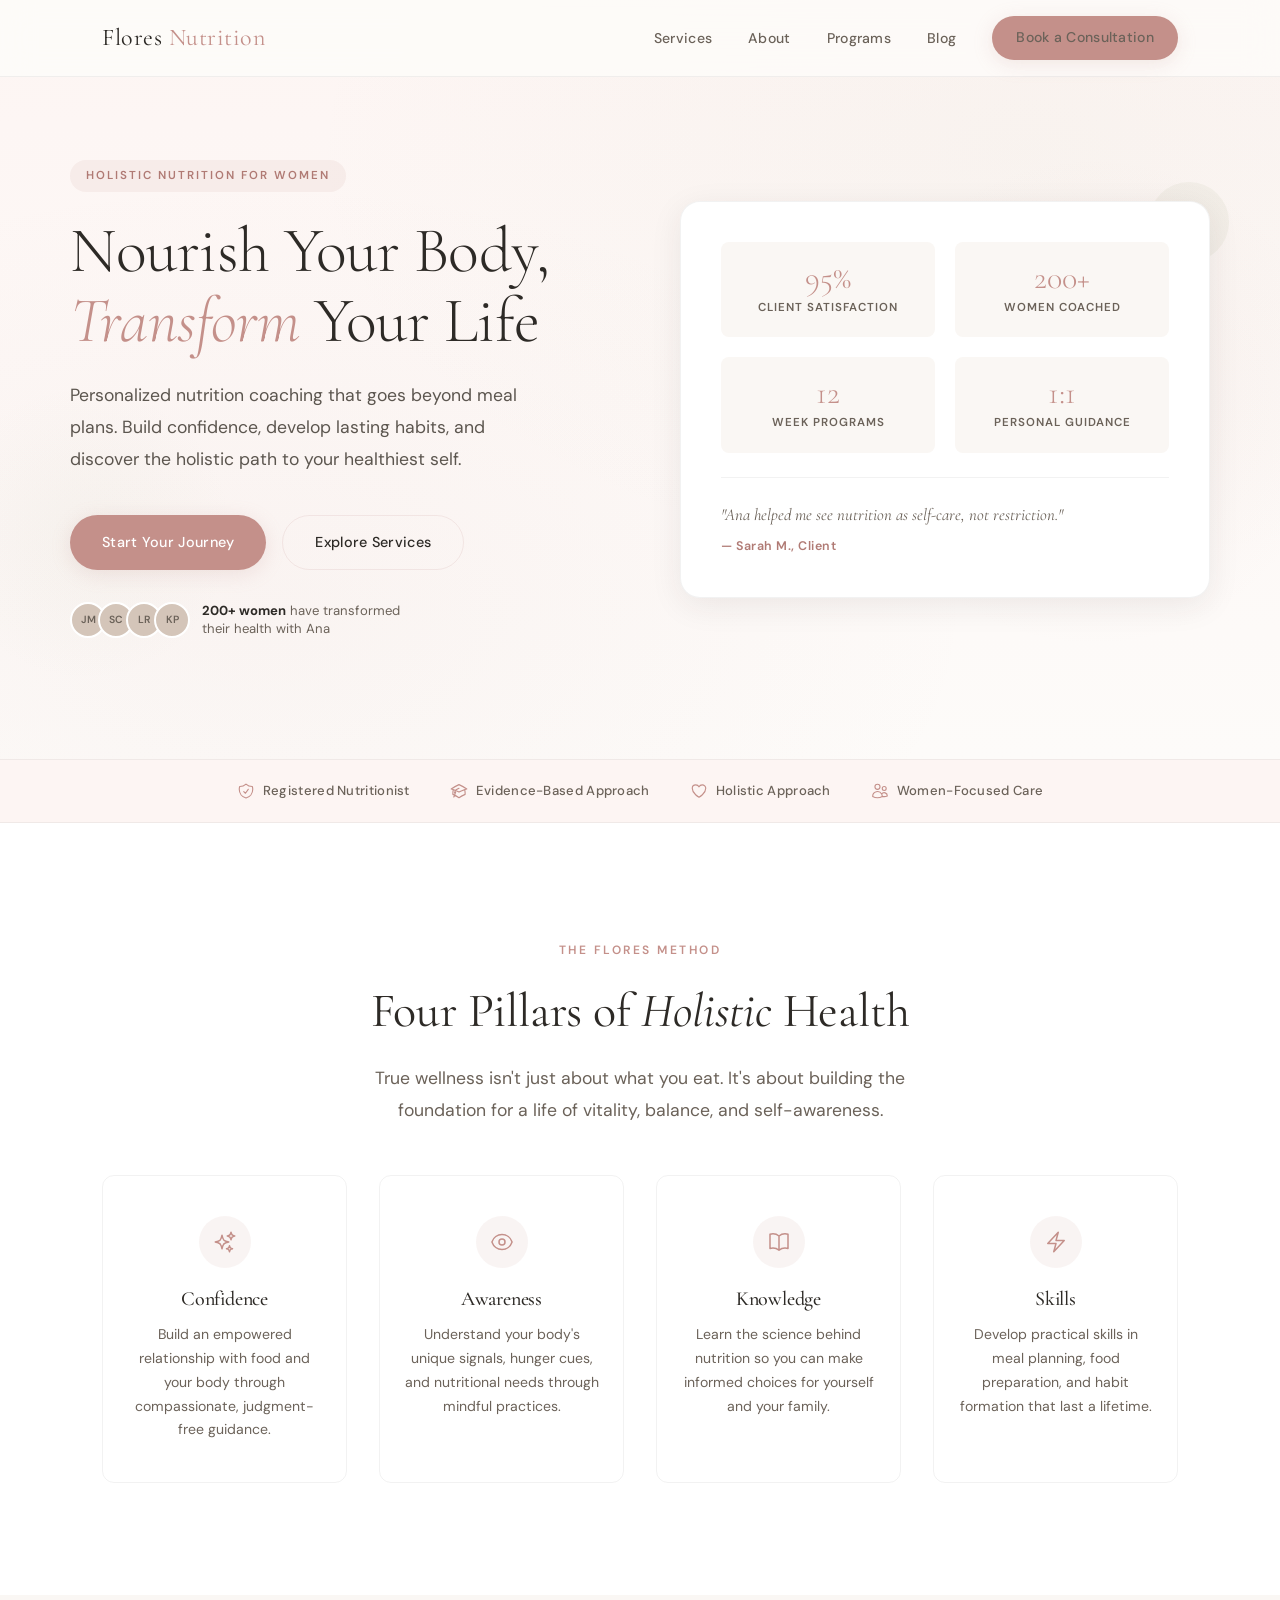
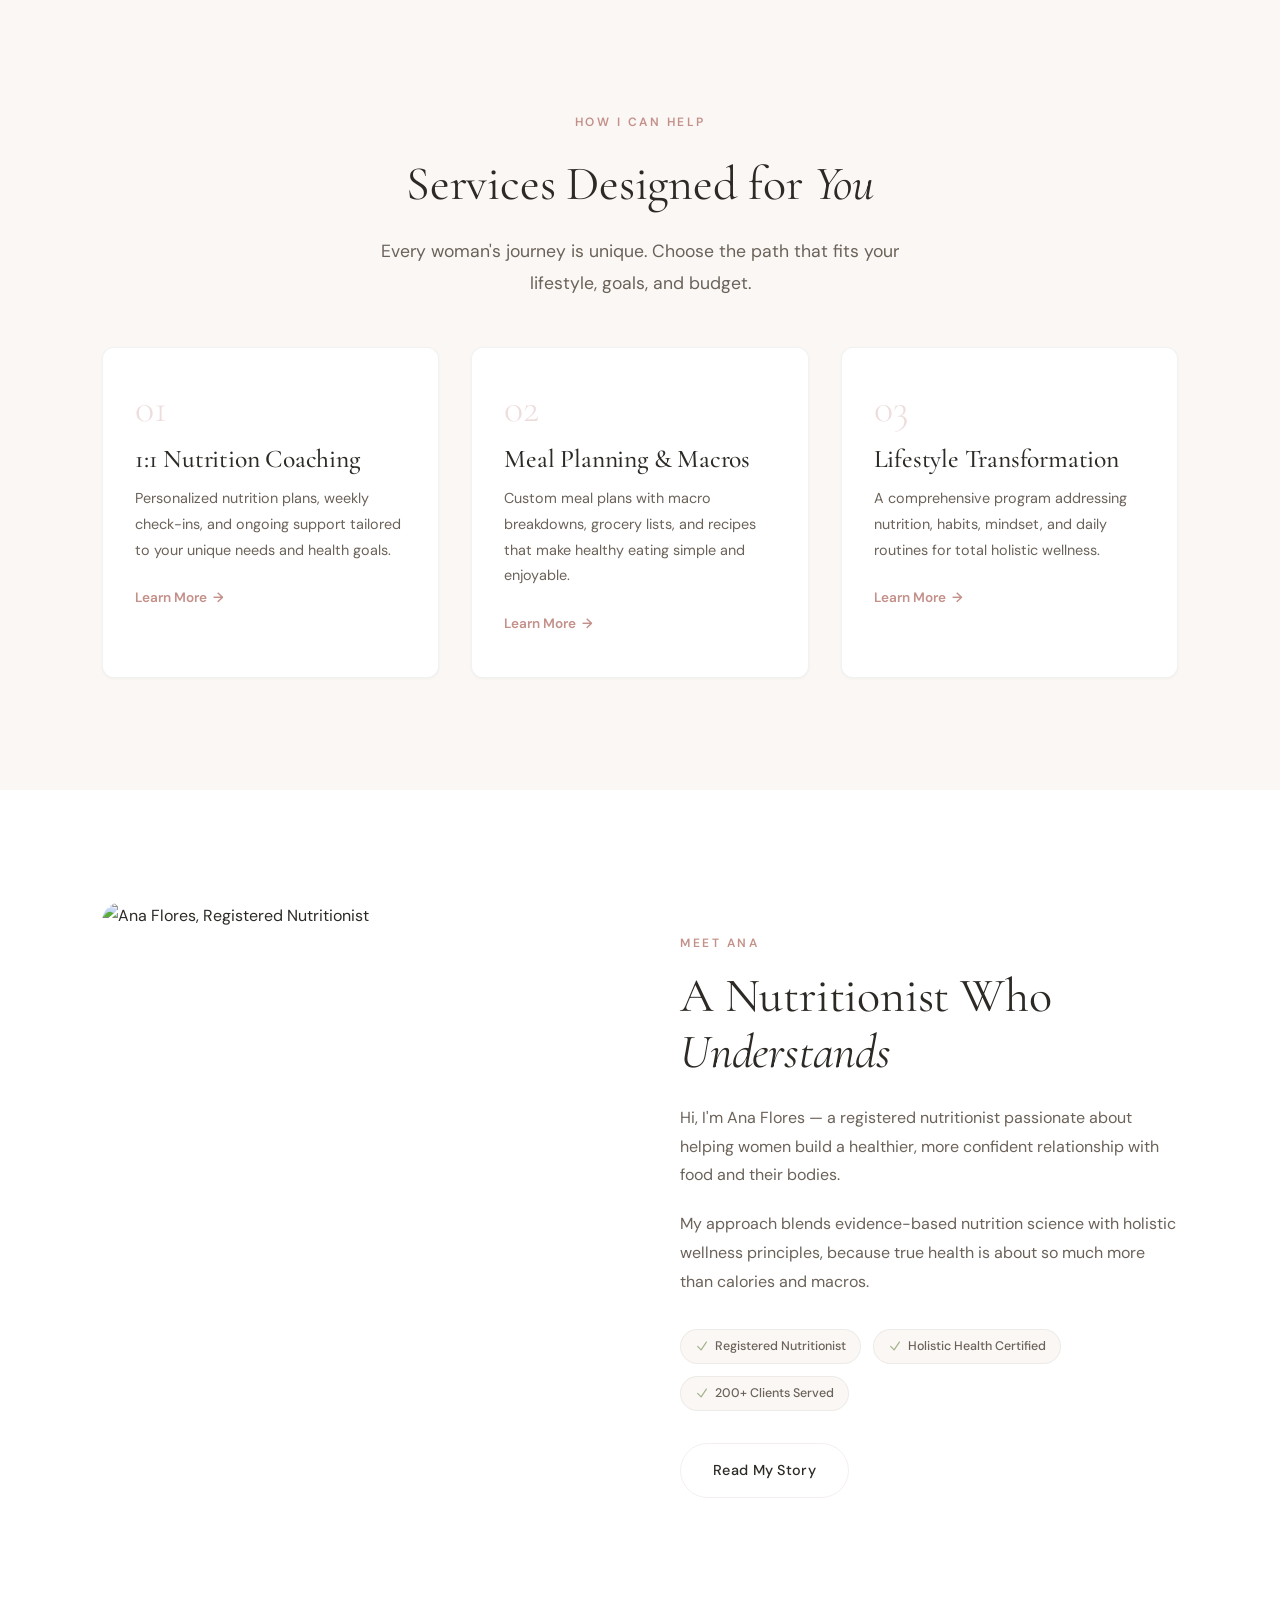
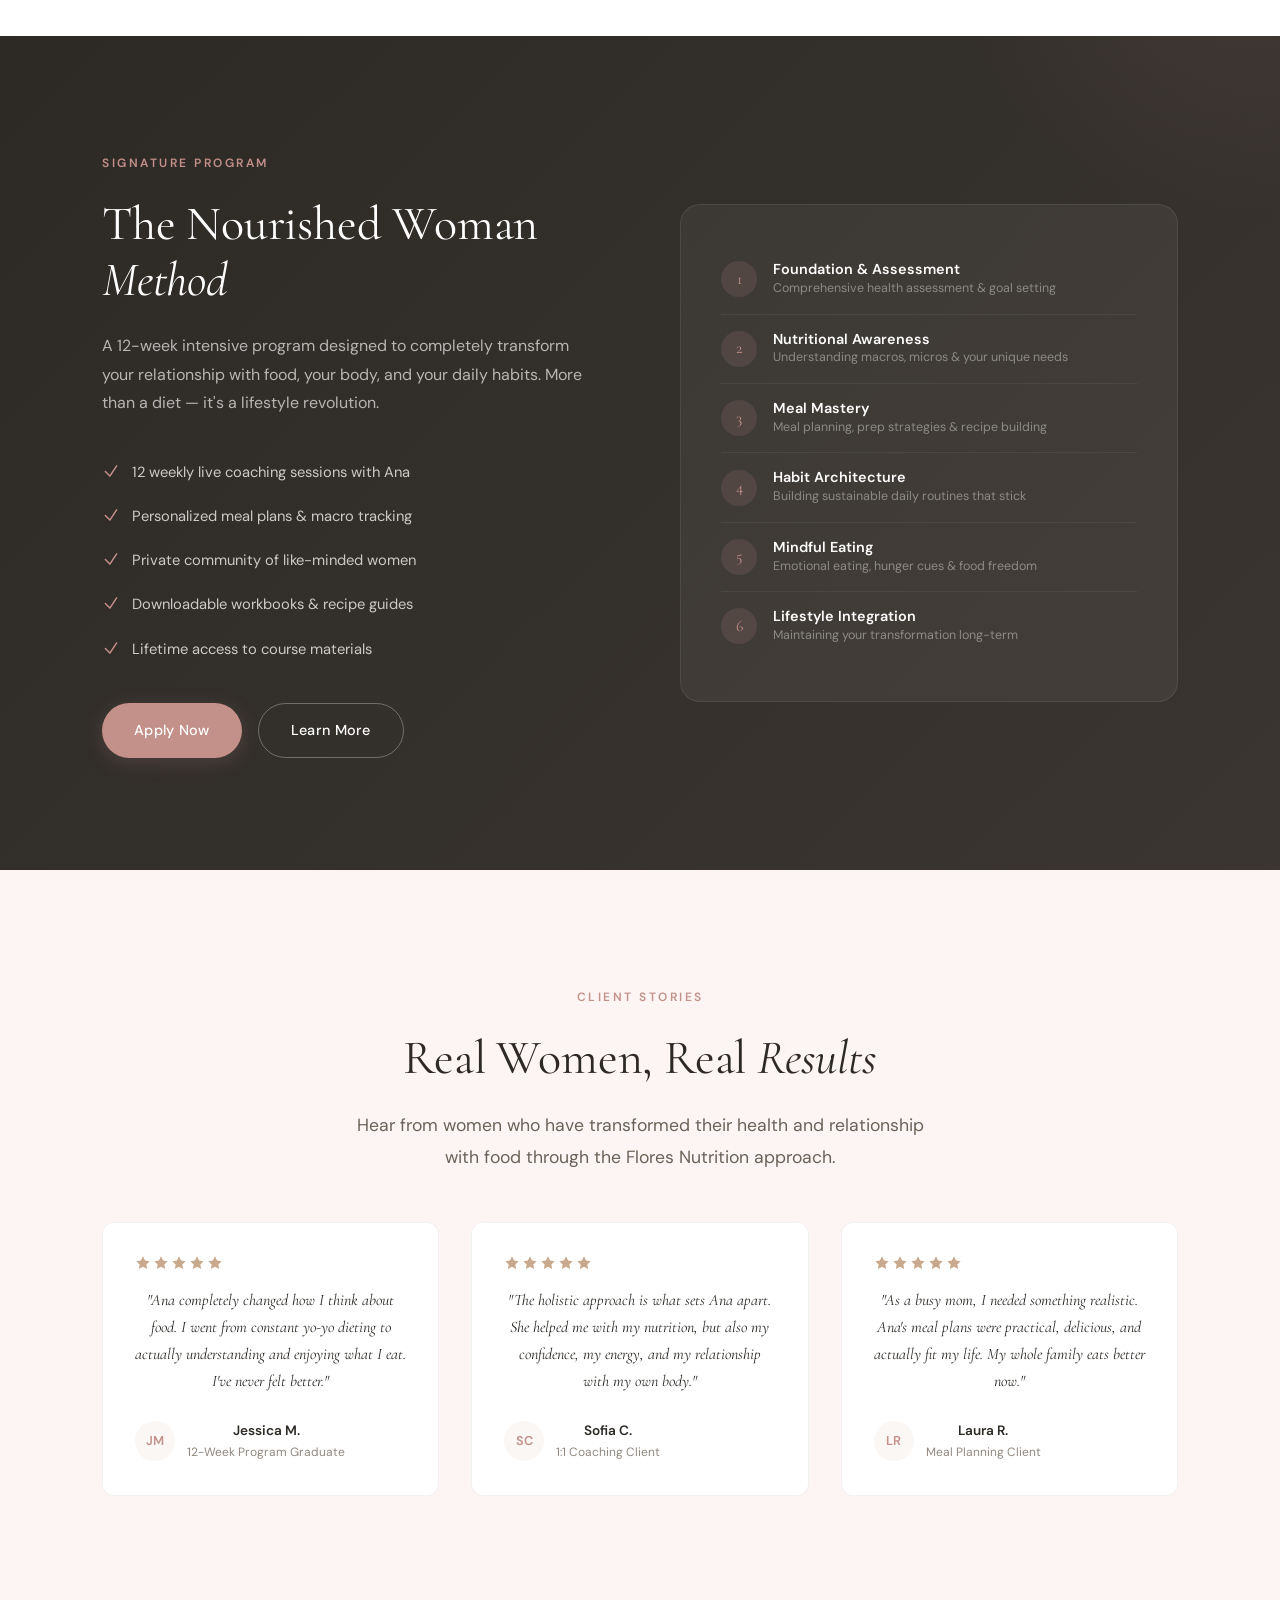
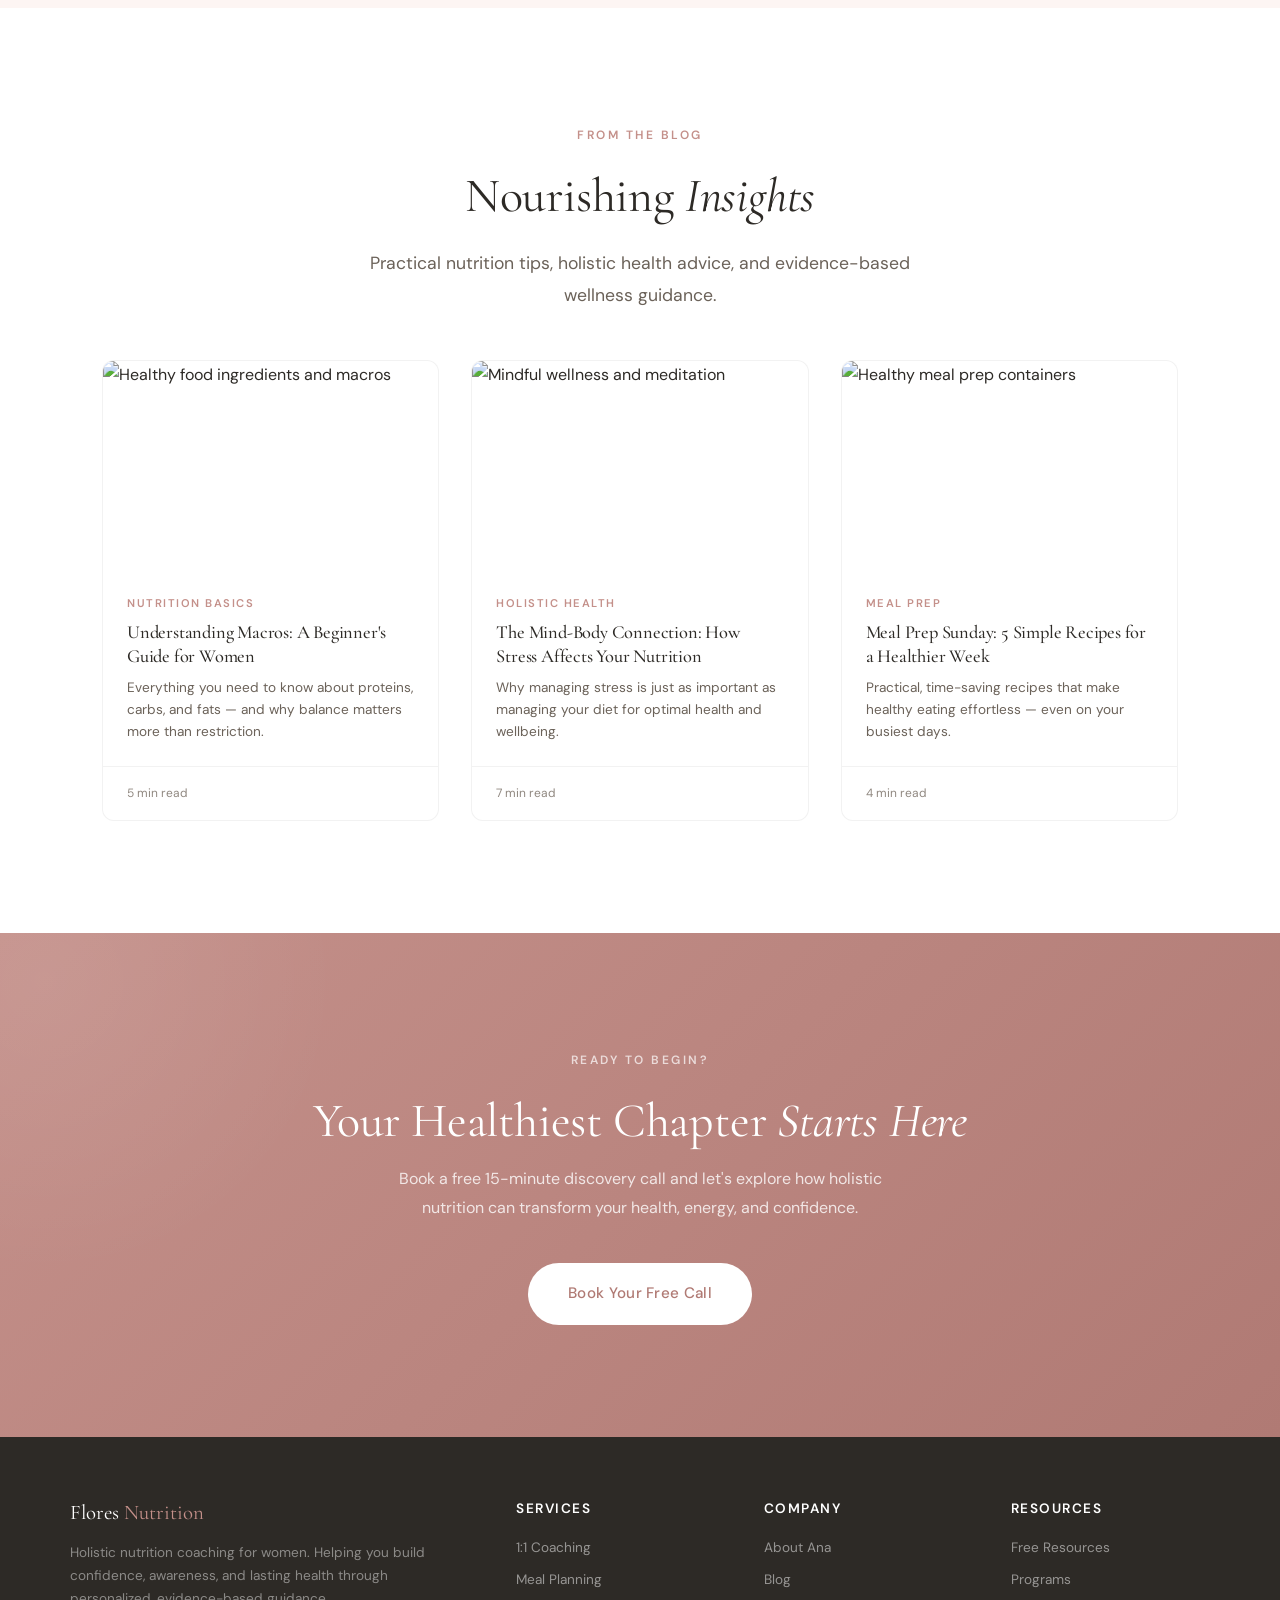
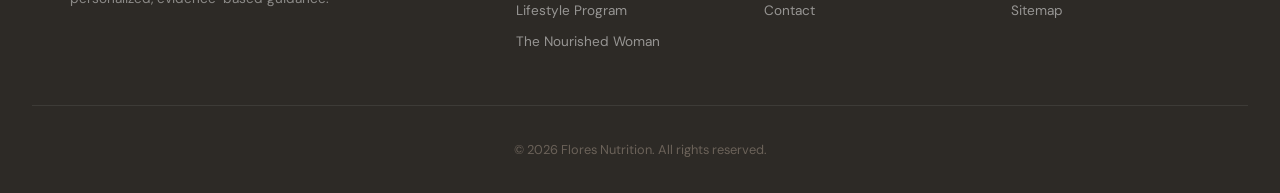
==== commit 48480a4b: "Add Unsplash photography across all pages Added high-quality images for about section, blog cards, s" ====
--- a/index.html
+++ b/index.html
@@ -384,17 +384,11 @@
             position: relative;
         }
 
-        .about-image-placeholder {
+        .about-image-wrapper img {
             aspect-ratio: 4/5;
-            background:
-                linear-gradient(135deg, var(--blush-bg) 0%, var(--cream) 100%);
             border-radius: var(--radius-xl);
-            display: flex;
-            align-items: center;
-            justify-content: center;
-            color: var(--text-light);
-            font-size: 0.85rem;
-            border: 1px solid var(--border);
+            object-fit: cover;
+            width: 100%;
         }
 
         .about-image-wrapper::after {
@@ -653,12 +647,18 @@
 
         .blog-card-image {
             aspect-ratio: 16/10;
-            background: linear-gradient(135deg, var(--cream) 0%, var(--blush-bg) 100%);
-            display: flex;
-            align-items: center;
-            justify-content: center;
-            color: var(--text-light);
-            font-size: 0.8rem;
+            overflow: hidden;
+        }
+
+        .blog-card-image img {
+            width: 100%;
+            height: 100%;
+            object-fit: cover;
+            transition: transform var(--transition-slow);
+        }
+
+        .blog-card:hover .blog-card-image img {
+            transform: scale(1.05);
         }
 
         .blog-card-body {
@@ -772,16 +772,16 @@
     <!-- Header -->
     <header class="header">
         <div class="container">
-            <a href="/" class="logo">Flores <span>Nutrition</span></a>
+            <a href="index.html" class="logo">Flores <span>Nutrition</span></a>
             <button class="menu-toggle" aria-label="Toggle navigation" aria-expanded="false">
                 <span></span><span></span><span></span>
             </button>
             <nav>
                 <ul class="nav-links">
-                    <li><a href="/services/">Services</a></li>
-                    <li><a href="/about.html">About</a></li>
+                    <li><a href="services/">Services</a></li>
+                    <li><a href="about.html">About</a></li>
                     <li><a href="#course">Programs</a></li>
-                    <li><a href="/blog/">Blog</a></li>
+                    <li><a href="blog/">Blog</a></li>
                     <li><a href="#contact" class="btn btn-primary btn-sm">Book a Consultation</a></li>
                 </ul>
             </nav>
@@ -797,7 +797,7 @@
                 <p>Personalized nutrition coaching that goes beyond meal plans. Build confidence, develop lasting habits, and discover the holistic path to your healthiest self.</p>
                 <div class="hero-buttons">
                     <a href="#contact" class="btn btn-primary">Start Your Journey</a>
-                    <a href="/services/" class="btn btn-secondary">Explore Services</a>
+                    <a href="services/" class="btn btn-secondary">Explore Services</a>
                 </div>
                 <div class="hero-proof">
                     <div class="hero-proof-avatars">
@@ -914,19 +914,19 @@
                     <div class="service-number">01</div>
                     <h3>1:1 Nutrition Coaching</h3>
                     <p>Personalized nutrition plans, weekly check-ins, and ongoing support tailored to your unique needs and health goals.</p>
-                    <a href="/services/">Learn More <span>&rarr;</span></a>
+                    <a href="services/">Learn More <span>&rarr;</span></a>
                 </div>
                 <div class="service-card">
                     <div class="service-number">02</div>
                     <h3>Meal Planning & Macros</h3>
                     <p>Custom meal plans with macro breakdowns, grocery lists, and recipes that make healthy eating simple and enjoyable.</p>
-                    <a href="/services/">Learn More <span>&rarr;</span></a>
+                    <a href="services/">Learn More <span>&rarr;</span></a>
                 </div>
                 <div class="service-card">
                     <div class="service-number">03</div>
                     <h3>Lifestyle Transformation</h3>
                     <p>A comprehensive program addressing nutrition, habits, mindset, and daily routines for total holistic wellness.</p>
-                    <a href="/services/">Learn More <span>&rarr;</span></a>
+                    <a href="services/">Learn More <span>&rarr;</span></a>
                 </div>
             </div>
         </div>
@@ -937,9 +937,7 @@
         <div class="container">
             <div class="about-grid">
                 <div class="about-image-wrapper">
-                    <div class="about-image-placeholder">
-                        Photo of Ana Flores
-                    </div>
+                        <img src="https://images.unsplash.com/photo-1594744803329-e58b31de8bf5?auto=format&fit=crop&w=600&q=80" alt="Ana Flores, Registered Nutritionist" class="img-cover" style="width:100%;height:100%;object-fit:cover;border-radius:var(--radius-xl);" loading="lazy">
                 </div>
                 <div class="about-text">
                     <span class="section-label">Meet Ana</span>
@@ -960,7 +958,7 @@
                             200+ Clients Served
                         </span>
                     </div>
-                    <a href="/about.html" class="btn btn-secondary">Read My Story</a>
+                    <a href="about.html" class="btn btn-secondary">Read My Story</a>
                 </div>
             </div>
         </div>
@@ -1122,8 +1120,10 @@
             </div>
 
             <div class="blog-grid">
-                <a href="/blog/" class="blog-card">
-                    <div class="blog-card-image">Coming Soon</div>
+                <a href="blog/" class="blog-card">
+                    <div class="blog-card-image">
+                        <img src="https://images.unsplash.com/photo-1490645935967-10de6ba17061?auto=format&fit=crop&w=600&q=80" alt="Healthy food ingredients and macros" style="width:100%;height:100%;object-fit:cover;" loading="lazy">
+                    </div>
                     <div class="blog-card-body">
                         <div class="blog-card-tag">Nutrition Basics</div>
                         <h3>Understanding Macros: A Beginner's Guide for Women</h3>
@@ -1131,8 +1131,10 @@
                     </div>
                     <div class="blog-card-meta">5 min read</div>
                 </a>
-                <a href="/blog/" class="blog-card">
-                    <div class="blog-card-image">Coming Soon</div>
+                <a href="blog/" class="blog-card">
+                    <div class="blog-card-image">
+                        <img src="https://images.unsplash.com/photo-1506126613408-eca07ce68773?auto=format&fit=crop&w=600&q=80" alt="Mindful wellness and meditation" style="width:100%;height:100%;object-fit:cover;" loading="lazy">
+                    </div>
                     <div class="blog-card-body">
                         <div class="blog-card-tag">Holistic Health</div>
                         <h3>The Mind-Body Connection: How Stress Affects Your Nutrition</h3>
@@ -1140,8 +1142,10 @@
                     </div>
                     <div class="blog-card-meta">7 min read</div>
                 </a>
-                <a href="/blog/" class="blog-card">
-                    <div class="blog-card-image">Coming Soon</div>
+                <a href="blog/" class="blog-card">
+                    <div class="blog-card-image">
+                        <img src="https://images.unsplash.com/photo-1543362906-acfc16c67564?auto=format&fit=crop&w=600&q=80" alt="Healthy meal prep containers" style="width:100%;height:100%;object-fit:cover;" loading="lazy">
+                    </div>
                     <div class="blog-card-body">
                         <div class="blog-card-tag">Meal Prep</div>
                         <h3>Meal Prep Sunday: 5 Simple Recipes for a Healthier Week</h3>
@@ -1172,22 +1176,22 @@
             </div>
             <div>
                 <h4>Services</h4>
-                <a href="/services/">1:1 Coaching</a>
-                <a href="/services/">Meal Planning</a>
-                <a href="/services/">Lifestyle Program</a>
+                <a href="services/">1:1 Coaching</a>
+                <a href="services/">Meal Planning</a>
+                <a href="services/">Lifestyle Program</a>
                 <a href="#course">The Nourished Woman</a>
             </div>
             <div>
                 <h4>Company</h4>
-                <a href="/about.html">About Ana</a>
-                <a href="/blog/">Blog</a>
+                <a href="about.html">About Ana</a>
+                <a href="blog/">Blog</a>
                 <a href="#contact">Contact</a>
             </div>
             <div>
                 <h4>Resources</h4>
-                <a href="/blog/">Free Resources</a>
+                <a href="blog/">Free Resources</a>
                 <a href="#course">Programs</a>
-                <a href="/sitemap.xml">Sitemap</a>
+                <a href="sitemap.xml">Sitemap</a>
             </div>
         </div>
         <div class="footer-bottom">
--- a/css/styles.css
+++ b/css/styles.css
@@ -97,6 +97,21 @@
 }
 
 img { max-width: 100%; height: auto; display: block; }
+
+/* Image containers */
+.img-cover {
+    width: 100%;
+    height: 100%;
+    object-fit: cover;
+}
+
+.img-rounded {
+    border-radius: var(--radius-xl);
+}
+
+.img-rounded-lg {
+    border-radius: var(--radius-lg);
+}
 a { text-decoration: none; color: inherit; }
 
 /* ---------- Typography ---------- */
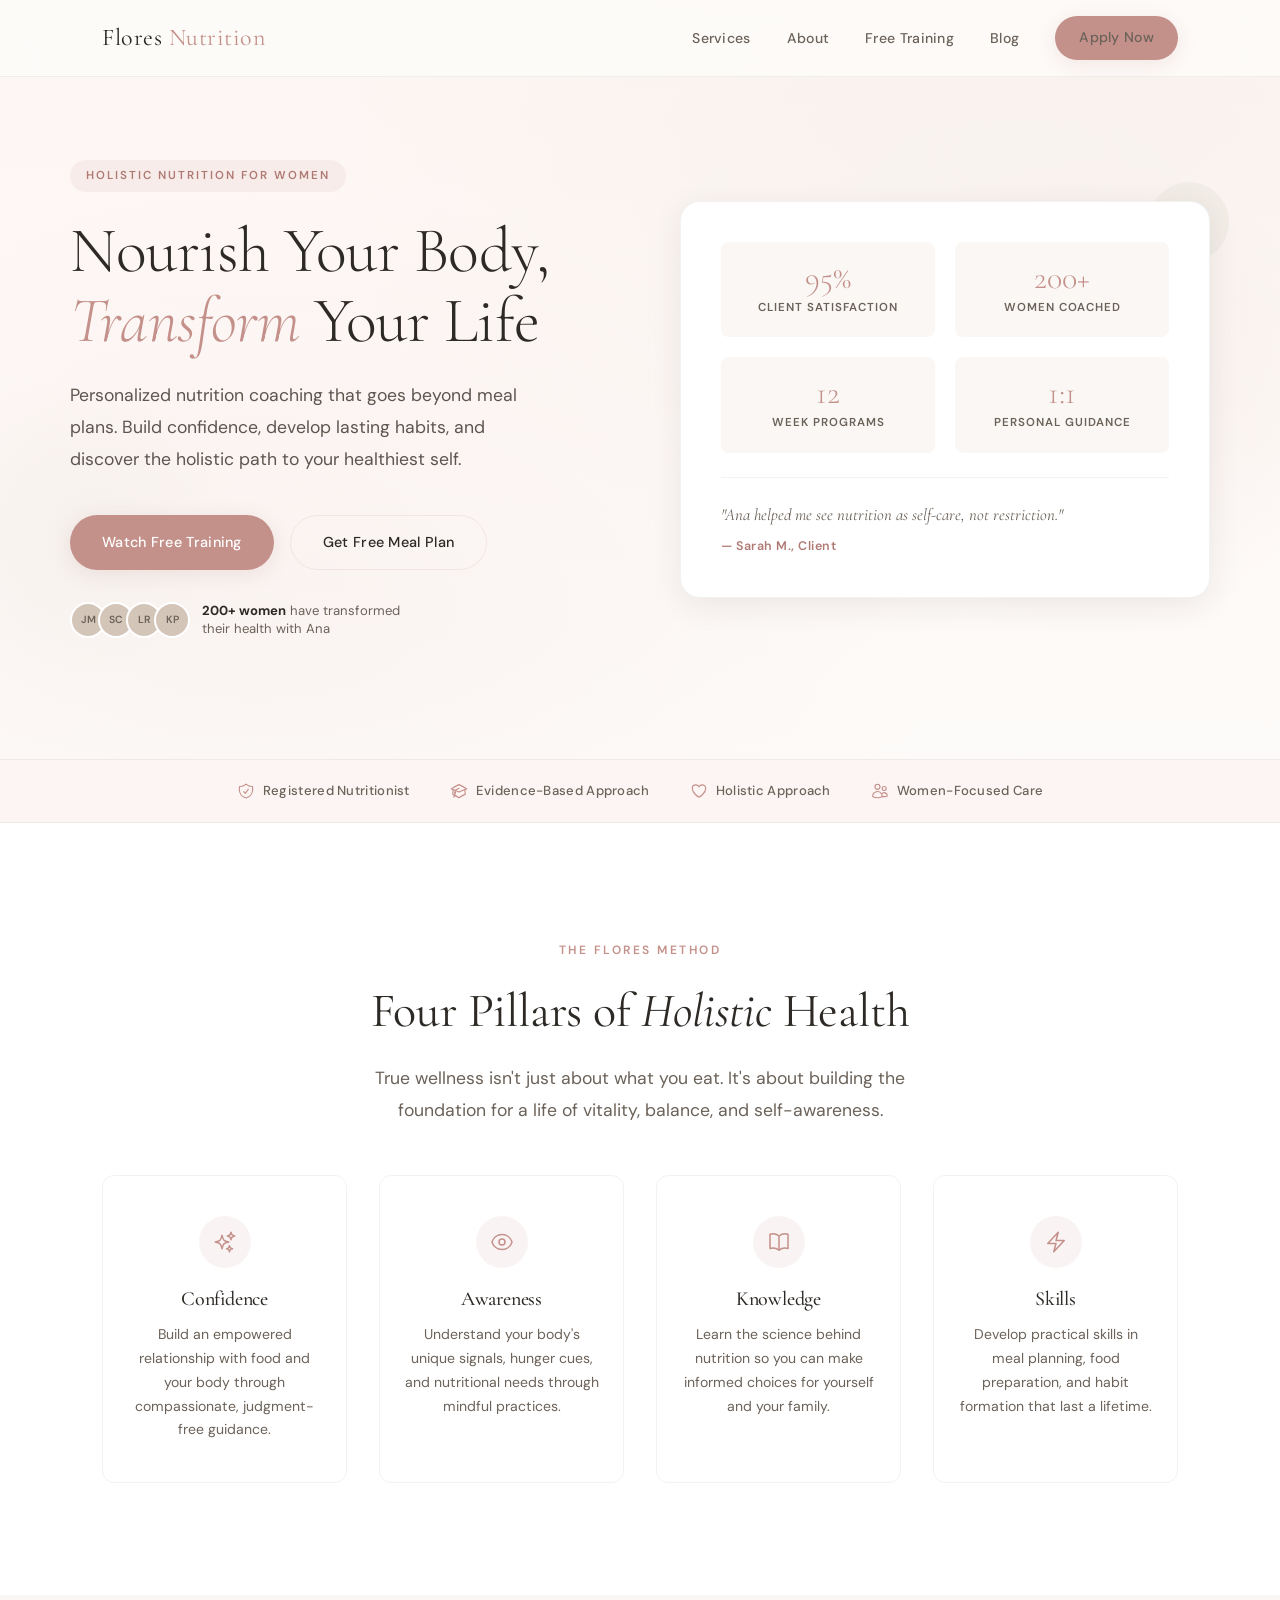
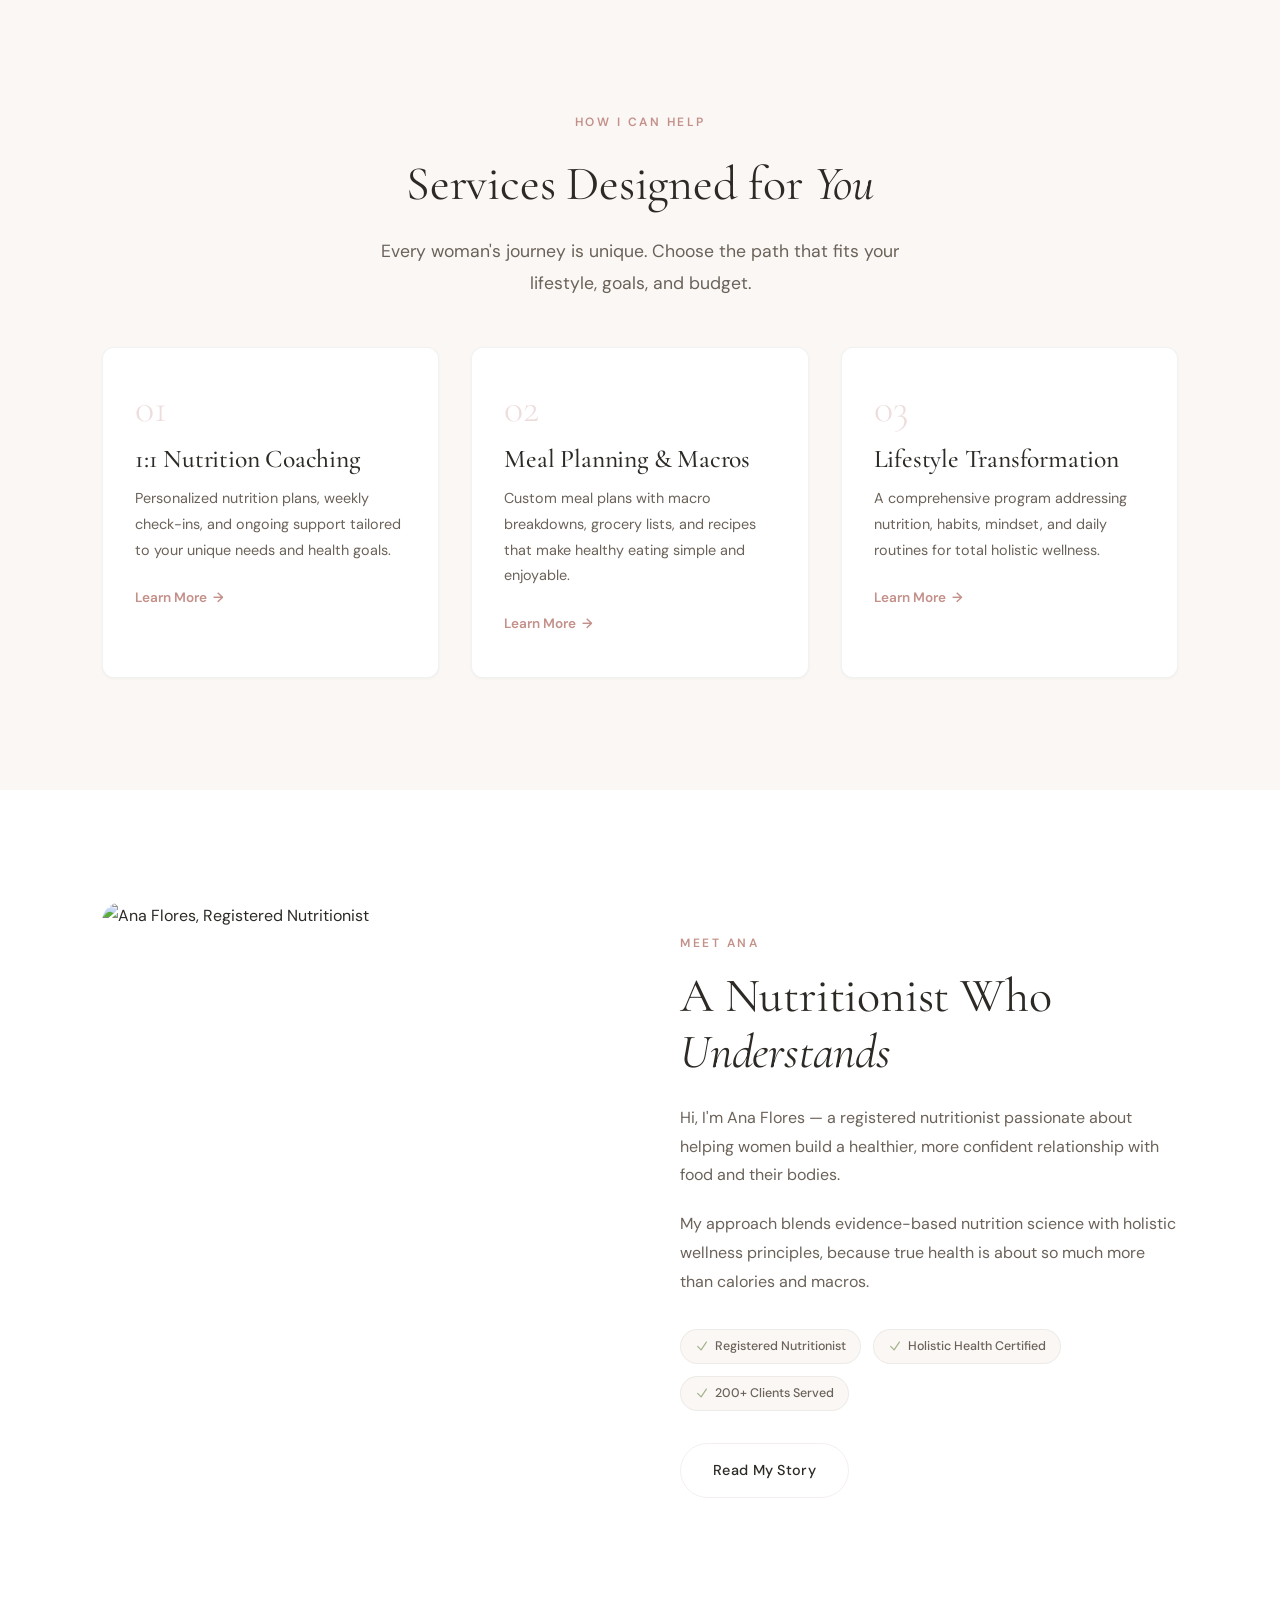
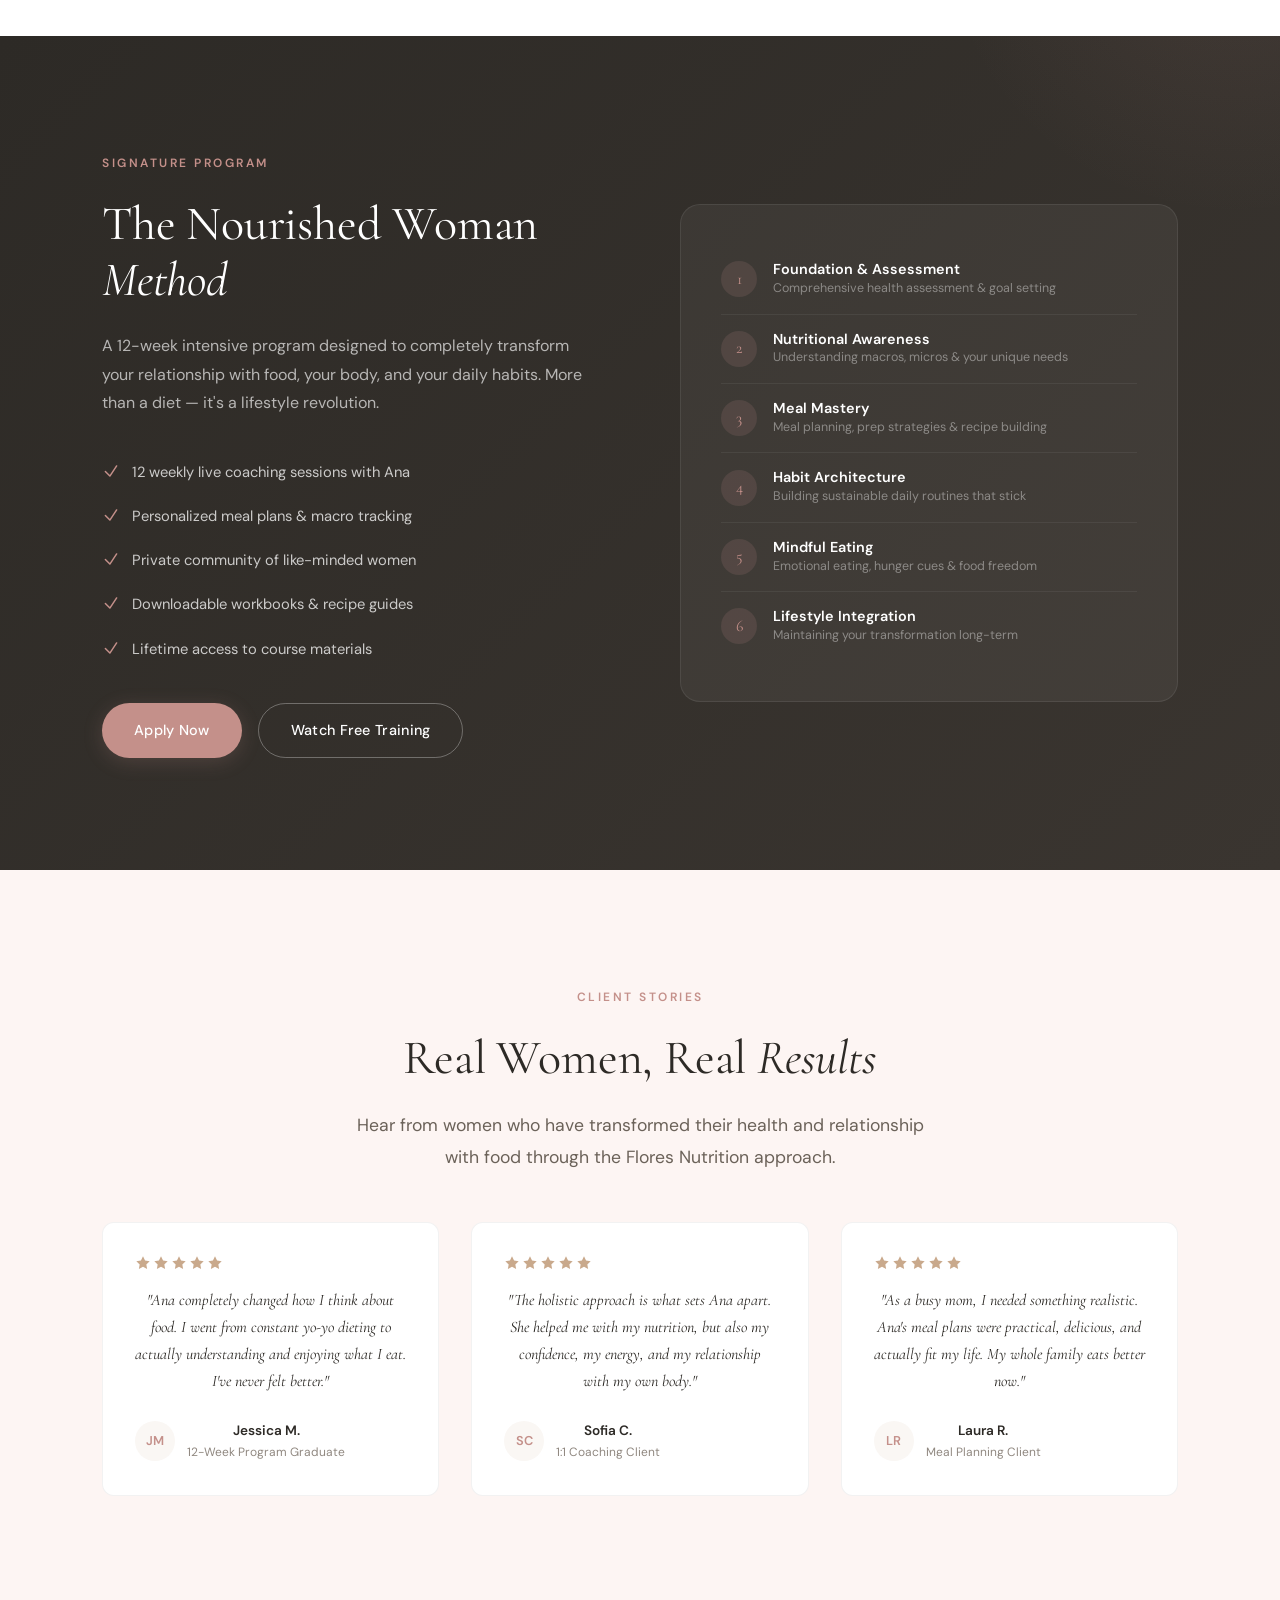
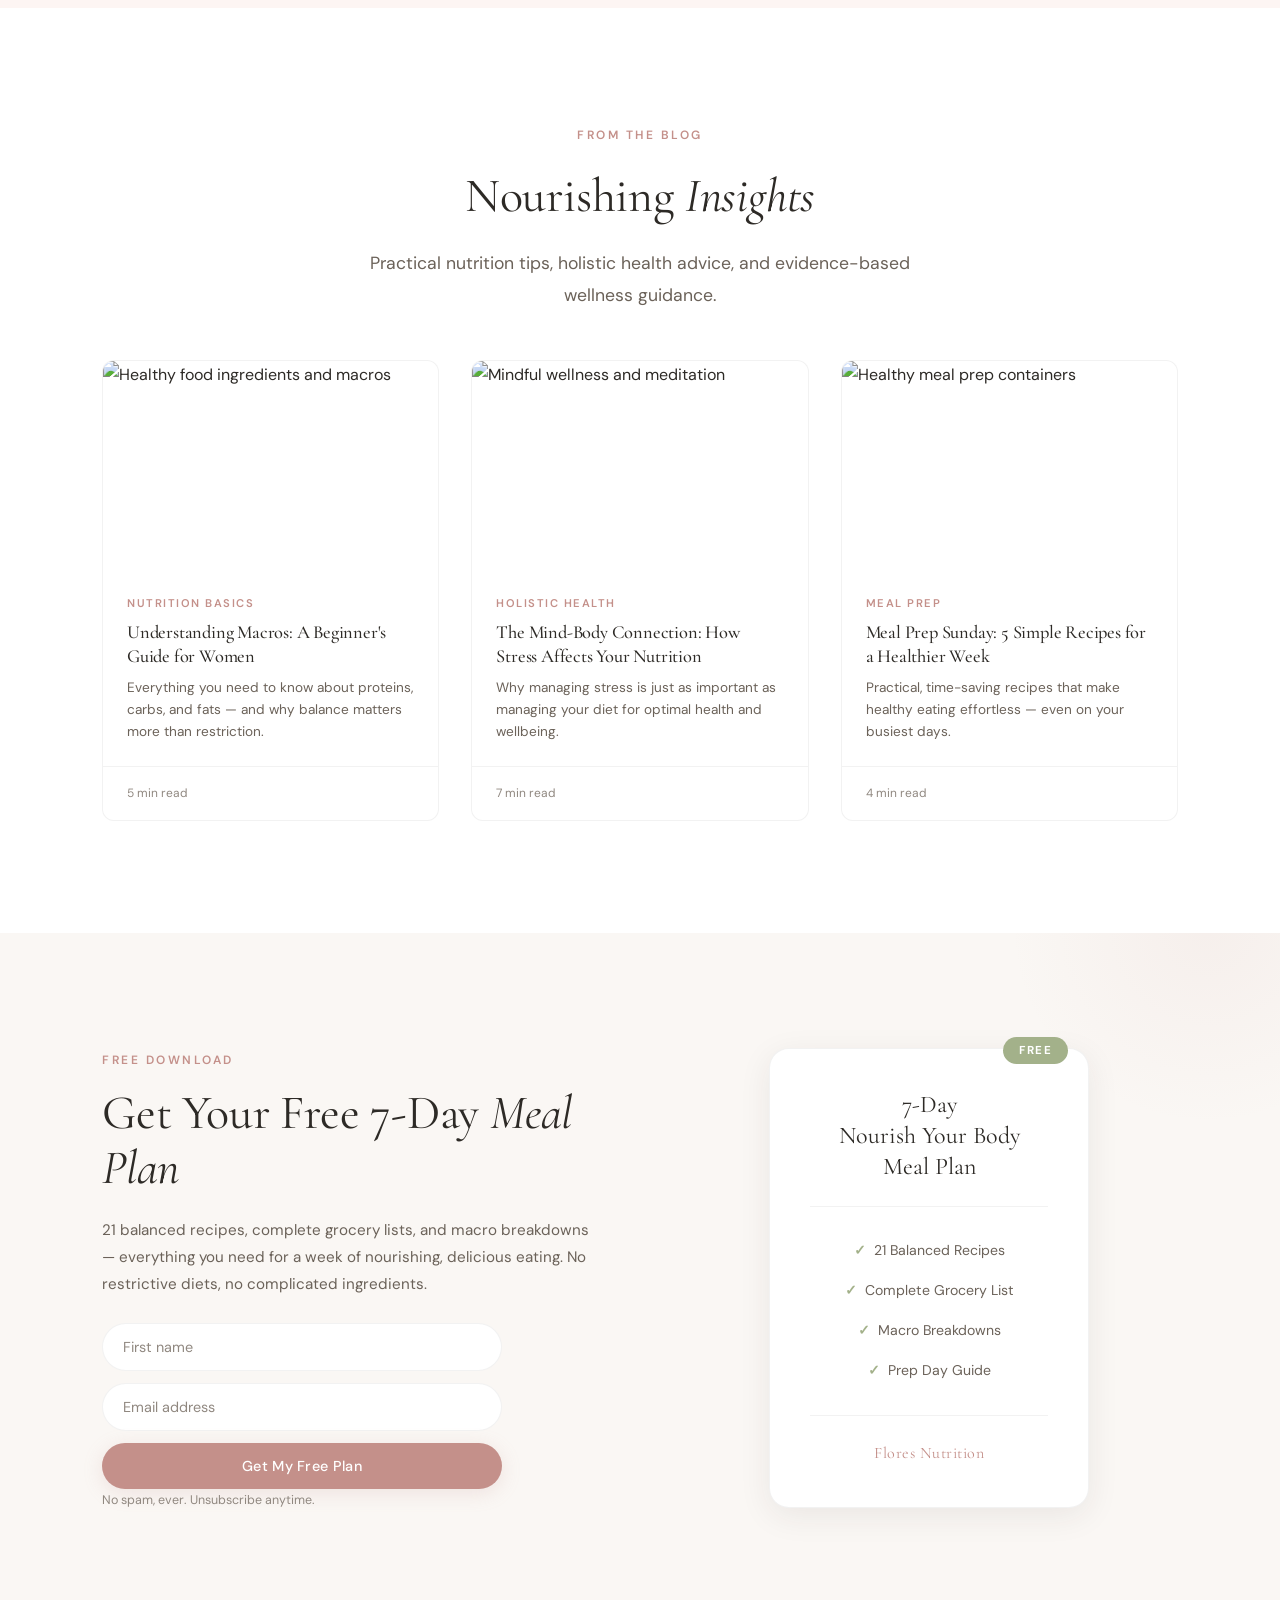
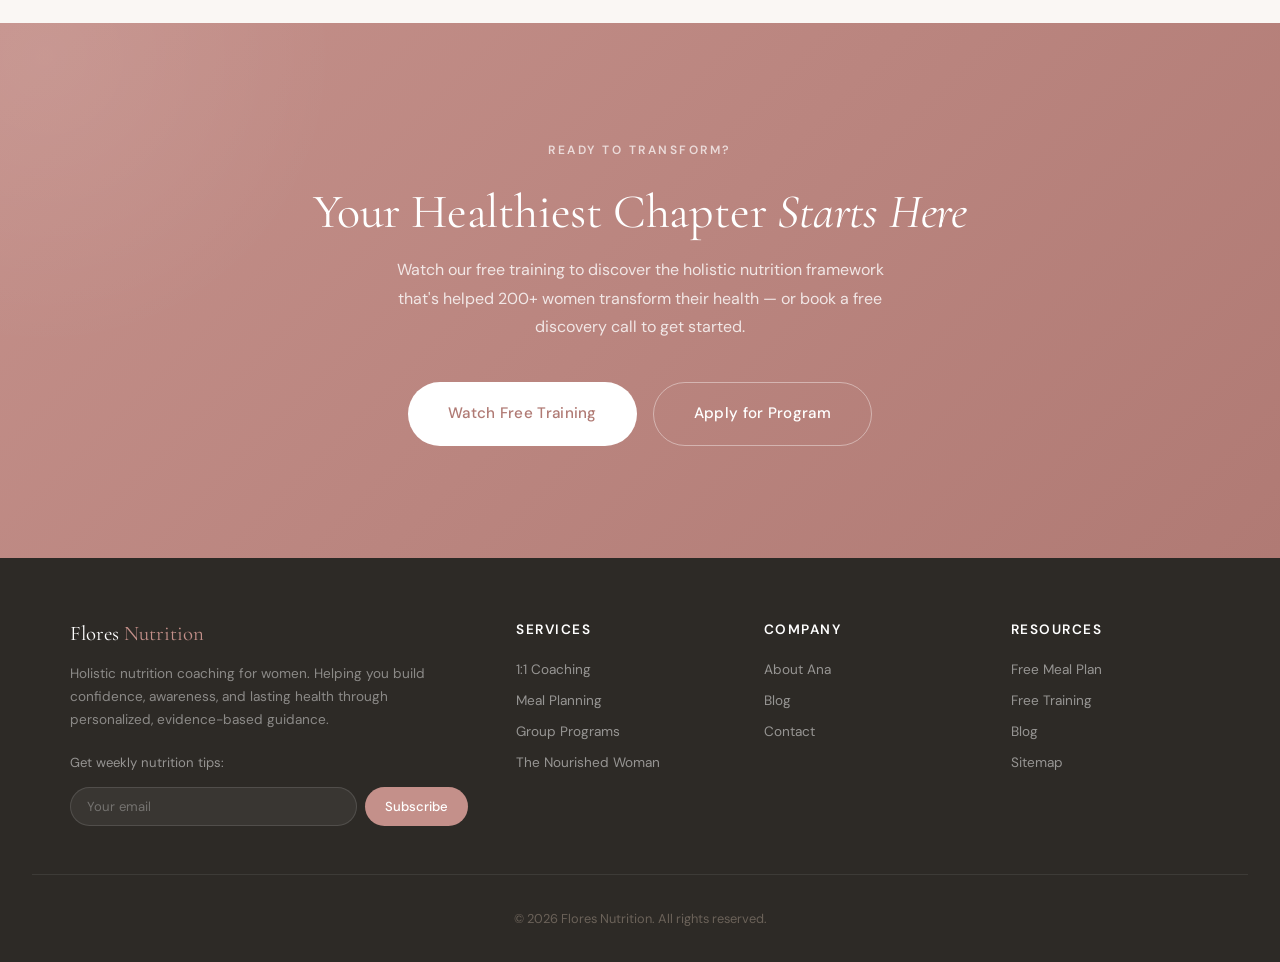
==== commit b2380b6c: "Add sales funnel infrastructure: webinar, lead magnet, and application pages - New webinar registrat" ====
--- a/index.html
+++ b/index.html
@@ -738,6 +738,132 @@
             background: var(--cream);
             transform: translateY(-2px);
             box-shadow: 0 8px 24px rgba(0, 0, 0, 0.15);
+        }
+
+        /* ===== LEAD MAGNET ===== */
+        .lead-magnet-section {
+            background: var(--cream);
+            position: relative;
+            overflow: hidden;
+        }
+
+        .lead-magnet-section::before {
+            content: '';
+            position: absolute;
+            top: -30%;
+            right: -10%;
+            width: 400px;
+            height: 400px;
+            background: radial-gradient(circle, rgba(196, 144, 138, 0.08) 0%, transparent 70%);
+            border-radius: 50%;
+        }
+
+        .lead-magnet-grid {
+            display: grid;
+            grid-template-columns: 1fr 1fr;
+            gap: 80px;
+            align-items: center;
+            position: relative;
+            z-index: 1;
+        }
+
+        .lead-magnet-text .section-label { margin-bottom: 1rem; }
+        .lead-magnet-text h2 { margin-bottom: 1.25rem; }
+        .lead-magnet-text p { margin-bottom: 1.5rem; font-size: 0.95rem; }
+
+        .lead-magnet-form {
+            display: flex;
+            flex-direction: column;
+            gap: 0.75rem;
+            max-width: 400px;
+        }
+
+        .lead-magnet-form input {
+            padding: 14px 20px;
+            border: 1px solid var(--border);
+            border-radius: var(--radius-full);
+            font-family: var(--font-body);
+            font-size: 0.9rem;
+            background: white;
+            outline: none;
+            transition: border-color var(--transition-fast);
+        }
+
+        .lead-magnet-form input:focus {
+            border-color: var(--primary);
+        }
+
+        .lead-magnet-form input::placeholder {
+            color: var(--text-light);
+        }
+
+        .form-privacy {
+            font-size: 0.78rem !important;
+            color: var(--text-light) !important;
+            margin-bottom: 0 !important;
+        }
+
+        .guide-preview-card {
+            background: white;
+            border-radius: var(--radius-xl);
+            padding: 2.5rem;
+            box-shadow: var(--shadow-lg);
+            border: 1px solid var(--border);
+            text-align: center;
+            position: relative;
+            max-width: 320px;
+            margin: 0 auto;
+        }
+
+        .guide-preview-badge {
+            position: absolute;
+            top: -12px;
+            right: 20px;
+            background: var(--sage);
+            color: white;
+            padding: 4px 16px;
+            border-radius: var(--radius-full);
+            font-size: 0.72rem;
+            font-weight: 700;
+            text-transform: uppercase;
+            letter-spacing: 1.5px;
+        }
+
+        .guide-preview-title {
+            font-family: var(--font-display);
+            font-size: 1.5rem;
+            font-weight: 400;
+            color: var(--secondary);
+            line-height: 1.3;
+            margin-bottom: 1.5rem;
+            padding-bottom: 1.5rem;
+            border-bottom: 1px solid var(--border);
+        }
+
+        .guide-preview-item {
+            display: flex;
+            align-items: center;
+            justify-content: center;
+            gap: 8px;
+            padding: 0.5rem 0;
+            font-size: 0.88rem;
+            color: var(--text-muted);
+        }
+
+        .guide-preview-item::before {
+            content: '\2713';
+            color: var(--sage);
+            font-weight: 700;
+        }
+
+        .guide-preview-brand {
+            margin-top: 1.5rem;
+            padding-top: 1.5rem;
+            border-top: 1px solid var(--border);
+            font-family: var(--font-display);
+            font-size: 1rem;
+            color: var(--primary);
+            letter-spacing: 0.5px;
         }
 
         /* ===== RESPONSIVE ===== */
@@ -757,6 +883,7 @@
             .course-grid { grid-template-columns: 1fr; gap: 40px; }
             .testimonials-grid { grid-template-columns: 1fr; }
             .blog-grid { grid-template-columns: 1fr; }
+            .lead-magnet-grid { grid-template-columns: 1fr; gap: 40px; }
         }
 
         @media (max-width: 480px) {
@@ -780,9 +907,9 @@
                 <ul class="nav-links">
                     <li><a href="services/">Services</a></li>
                     <li><a href="about.html">About</a></li>
-                    <li><a href="#course">Programs</a></li>
+                    <li><a href="webinar/">Free Training</a></li>
                     <li><a href="blog/">Blog</a></li>
-                    <li><a href="#contact" class="btn btn-primary btn-sm">Book a Consultation</a></li>
+                    <li><a href="apply/" class="btn btn-primary btn-sm">Apply Now</a></li>
                 </ul>
             </nav>
         </div>
@@ -796,8 +923,8 @@
                 <h1>Nourish Your Body, <em>Transform</em> Your Life</h1>
                 <p>Personalized nutrition coaching that goes beyond meal plans. Build confidence, develop lasting habits, and discover the holistic path to your healthiest self.</p>
                 <div class="hero-buttons">
-                    <a href="#contact" class="btn btn-primary">Start Your Journey</a>
-                    <a href="services/" class="btn btn-secondary">Explore Services</a>
+                    <a href="webinar/" class="btn btn-primary">Watch Free Training</a>
+                    <a href="free-guide/" class="btn btn-secondary">Get Free Meal Plan</a>
                 </div>
                 <div class="hero-proof">
                     <div class="hero-proof-avatars">
@@ -995,8 +1122,8 @@
                         </li>
                     </ul>
                     <div style="display: flex; gap: 1rem; flex-wrap: wrap;">
-                        <a href="#contact" class="btn btn-primary">Apply Now</a>
-                        <a href="#course" class="btn btn-outline-white">Learn More</a>
+                        <a href="apply/" class="btn btn-primary">Apply Now</a>
+                        <a href="webinar/" class="btn btn-outline-white">Watch Free Training</a>
                     </div>
                 </div>
                 <div class="course-visual">
@@ -1157,13 +1284,48 @@
         </div>
     </section>
 
+    <!-- Lead Magnet Section -->
+    <section class="lead-magnet-section" id="free-guide">
+        <div class="container">
+            <div class="lead-magnet-grid">
+                <div class="lead-magnet-text">
+                    <span class="section-label">Free Download</span>
+                    <h2>Get Your Free 7-Day <em>Meal Plan</em></h2>
+                    <p>21 balanced recipes, complete grocery lists, and macro breakdowns — everything you need for a week of nourishing, delicious eating. No restrictive diets, no complicated ingredients.</p>
+                    <form class="lead-magnet-form" action="#" method="POST">
+                        <input type="text" name="first_name" placeholder="First name" required aria-label="First name">
+                        <input type="email" name="email" placeholder="Email address" required aria-label="Email address">
+                        <button type="submit" class="btn btn-primary">Get My Free Plan</button>
+                    </form>
+                    <p class="form-privacy">No spam, ever. Unsubscribe anytime.</p>
+                </div>
+                <div class="lead-magnet-visual">
+                    <div class="guide-preview-card">
+                        <div class="guide-preview-badge">FREE</div>
+                        <div class="guide-preview-title">7-Day<br>Nourish Your Body<br>Meal Plan</div>
+                        <div class="guide-preview-list">
+                            <div class="guide-preview-item">21 Balanced Recipes</div>
+                            <div class="guide-preview-item">Complete Grocery List</div>
+                            <div class="guide-preview-item">Macro Breakdowns</div>
+                            <div class="guide-preview-item">Prep Day Guide</div>
+                        </div>
+                        <div class="guide-preview-brand">Flores Nutrition</div>
+                    </div>
+                </div>
+            </div>
+        </div>
+    </section>
+
     <!-- CTA Section -->
     <section class="cta-section" id="contact">
         <div class="container text-center">
-            <span class="section-label" style="color: rgba(255,255,255,0.7);">Ready to Begin?</span>
+            <span class="section-label" style="color: rgba(255,255,255,0.7);">Ready to Transform?</span>
             <h2>Your Healthiest Chapter <em>Starts Here</em></h2>
-            <p>Book a free 15-minute discovery call and let's explore how holistic nutrition can transform your health, energy, and confidence.</p>
-            <a href="#contact" class="btn btn-lg">Book Your Free Call</a>
+            <p>Watch our free training to discover the holistic nutrition framework that's helped 200+ women transform their health — or book a free discovery call to get started.</p>
+            <div style="display: flex; gap: 1rem; justify-content: center; flex-wrap: wrap;">
+                <a href="webinar/" class="btn btn-lg">Watch Free Training</a>
+                <a href="apply/" class="btn btn-lg" style="background: transparent; border: 1.5px solid rgba(255,255,255,0.4); color: white;">Apply for Program</a>
+            </div>
         </div>
     </section>
 
@@ -1173,13 +1335,20 @@
             <div>
                 <h4 style="text-transform: none; letter-spacing: 0; font-family: var(--font-display); font-size: 1.3rem; font-weight: 400; margin-bottom: 1rem;">Flores <span style="color: var(--primary);">Nutrition</span></h4>
                 <p class="footer-description">Holistic nutrition coaching for women. Helping you build confidence, awareness, and lasting health through personalized, evidence-based guidance.</p>
+                <div class="footer-email-capture">
+                    <p>Get weekly nutrition tips:</p>
+                    <form class="footer-email-form" action="#" method="POST">
+                        <input type="email" name="email" placeholder="Your email" required aria-label="Email address">
+                        <button type="submit">Subscribe</button>
+                    </form>
+                </div>
             </div>
             <div>
                 <h4>Services</h4>
                 <a href="services/">1:1 Coaching</a>
                 <a href="services/">Meal Planning</a>
-                <a href="services/">Lifestyle Program</a>
-                <a href="#course">The Nourished Woman</a>
+                <a href="services/">Group Programs</a>
+                <a href="apply/">The Nourished Woman</a>
             </div>
             <div>
                 <h4>Company</h4>
@@ -1189,8 +1358,9 @@
             </div>
             <div>
                 <h4>Resources</h4>
-                <a href="blog/">Free Resources</a>
-                <a href="#course">Programs</a>
+                <a href="free-guide/">Free Meal Plan</a>
+                <a href="webinar/">Free Training</a>
+                <a href="blog/">Blog</a>
                 <a href="sitemap.xml">Sitemap</a>
             </div>
         </div>
--- a/css/styles.css
+++ b/css/styles.css
@@ -428,6 +428,67 @@
     font-size: 0.85rem;
     line-height: 1.7;
     color: rgba(255, 255, 255, 0.45);
+}
+
+/* ---------- Footer Email Capture ---------- */
+.footer-email-capture {
+    margin-top: 1.25rem;
+}
+
+.footer-email-capture p {
+    font-size: 0.82rem;
+    color: rgba(255, 255, 255, 0.5);
+    margin-bottom: 0.75rem;
+}
+
+.footer-email-form {
+    display: flex;
+    gap: 0.5rem;
+}
+
+.footer-email-form input {
+    flex: 1;
+    padding: 10px 16px;
+    border: 1px solid rgba(255, 255, 255, 0.12);
+    border-radius: var(--radius-full);
+    background: rgba(255, 255, 255, 0.06);
+    color: white;
+    font-family: var(--font-body);
+    font-size: 0.82rem;
+    outline: none;
+    transition: border-color var(--transition-fast);
+}
+
+.footer-email-form input:focus {
+    border-color: var(--primary);
+}
+
+.footer-email-form input::placeholder {
+    color: rgba(255, 255, 255, 0.3);
+}
+
+.footer-email-form button {
+    padding: 10px 20px;
+    background: var(--primary);
+    color: white;
+    border: none;
+    border-radius: var(--radius-full);
+    font-family: var(--font-body);
+    font-size: 0.82rem;
+    font-weight: 500;
+    cursor: pointer;
+    transition: background var(--transition-fast);
+    white-space: nowrap;
+}
+
+.footer-email-form button:hover {
+    background: var(--primary-dark);
+}
+
+@media (max-width: 480px) {
+    .footer-email-form {
+        flex-direction: column;
+    }
 }
 
 /* ---------- Animations ---------- */
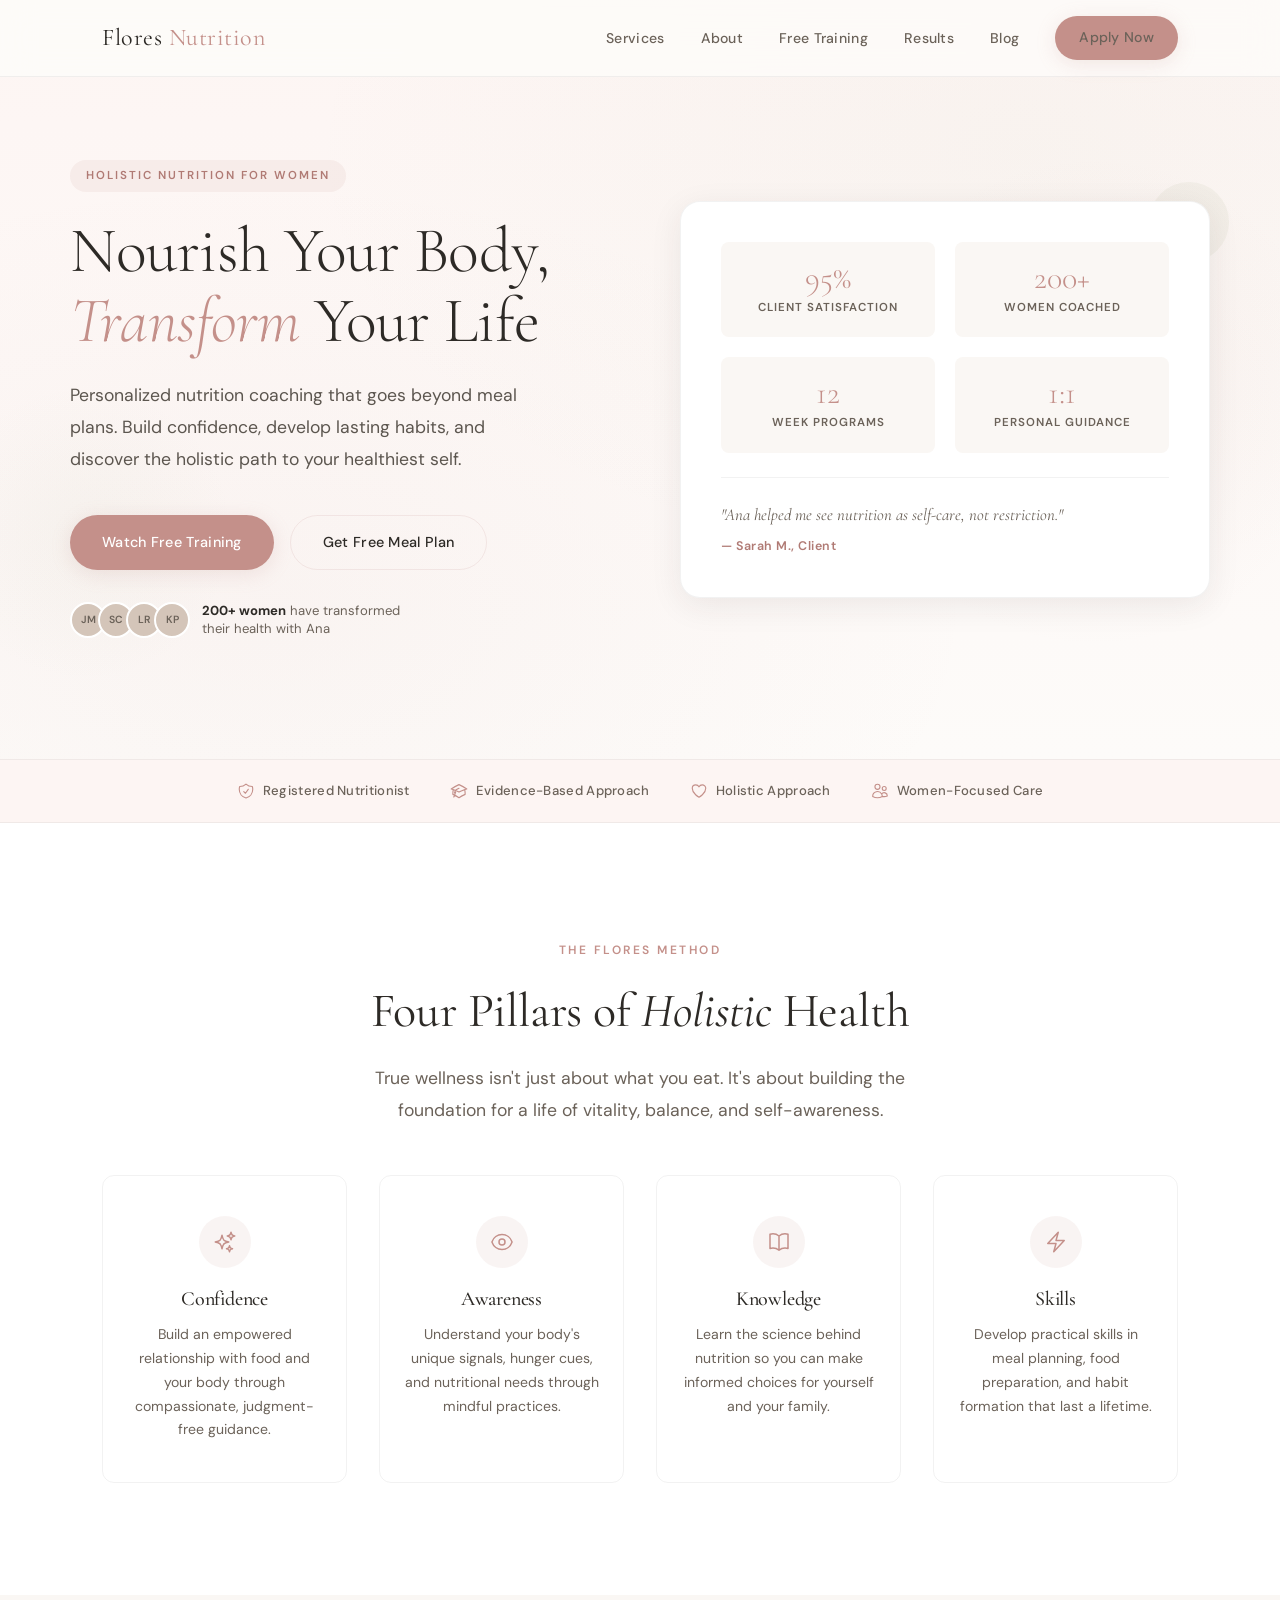
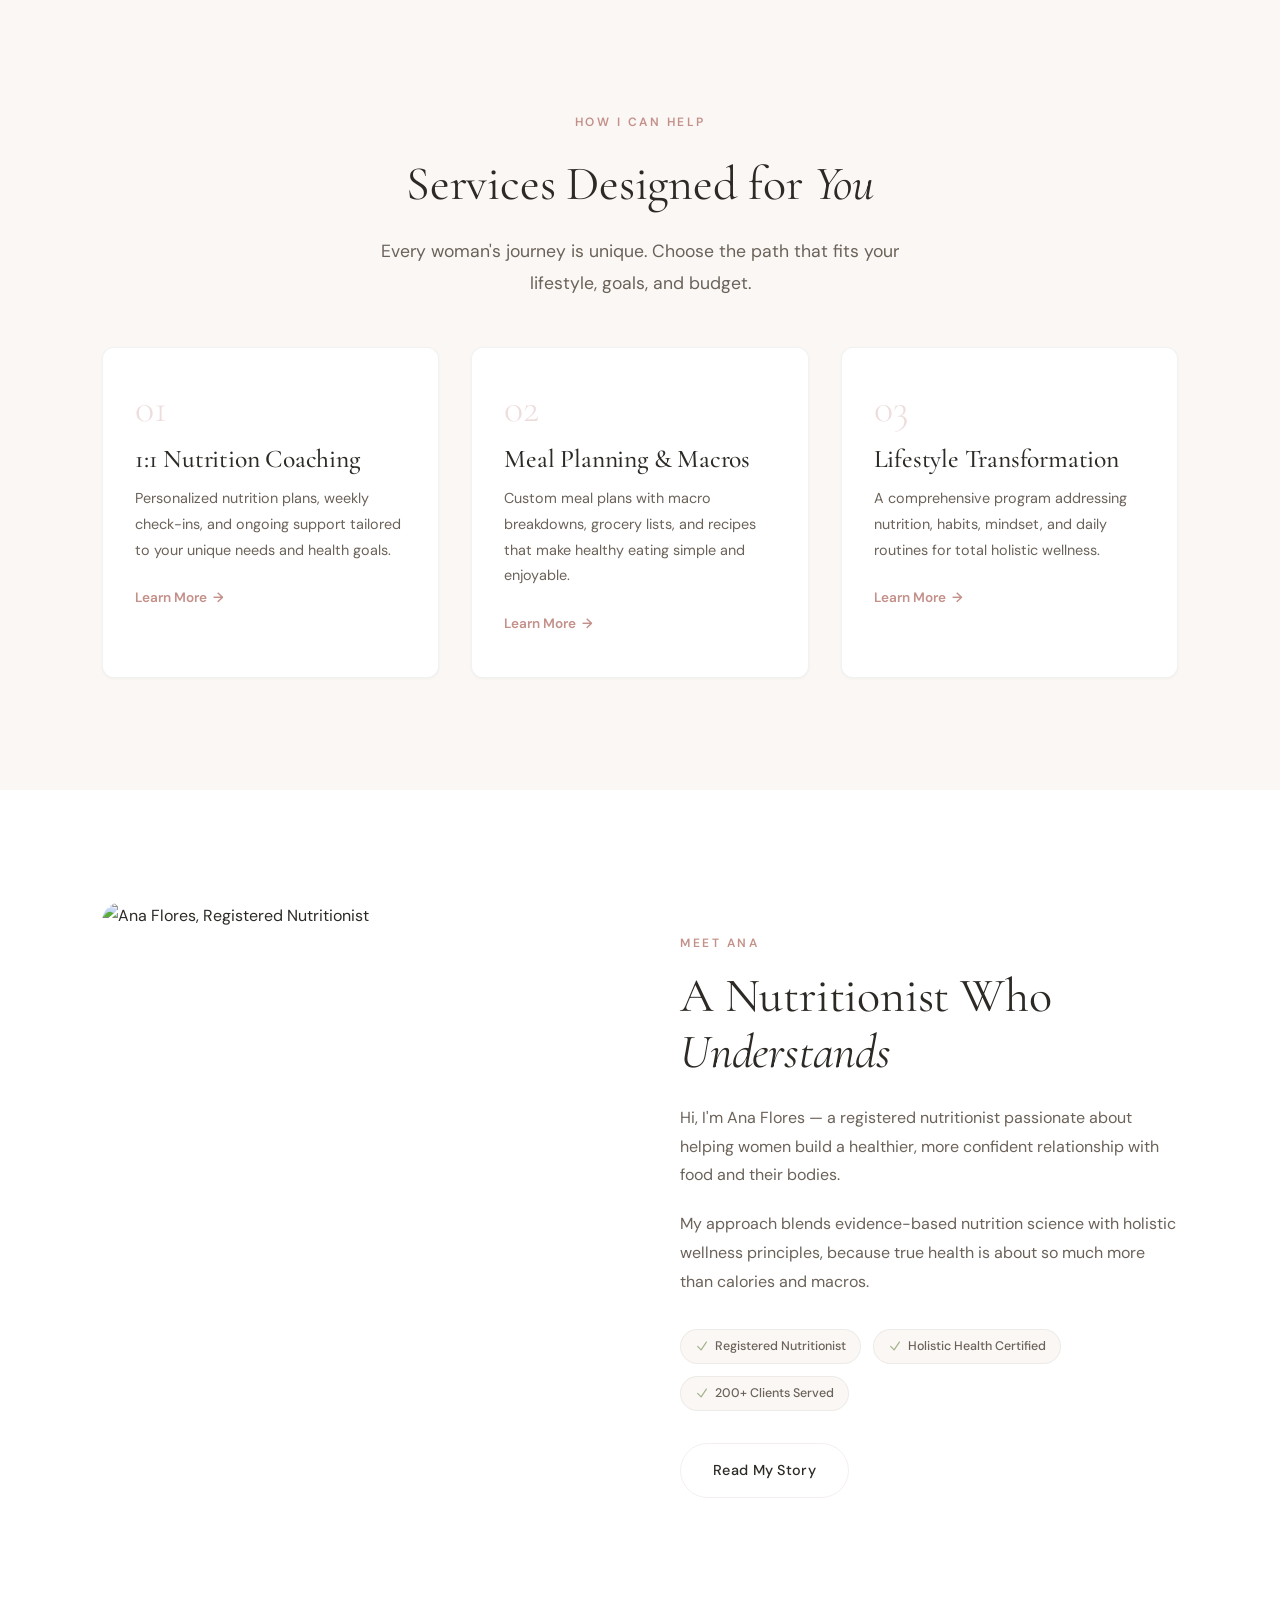
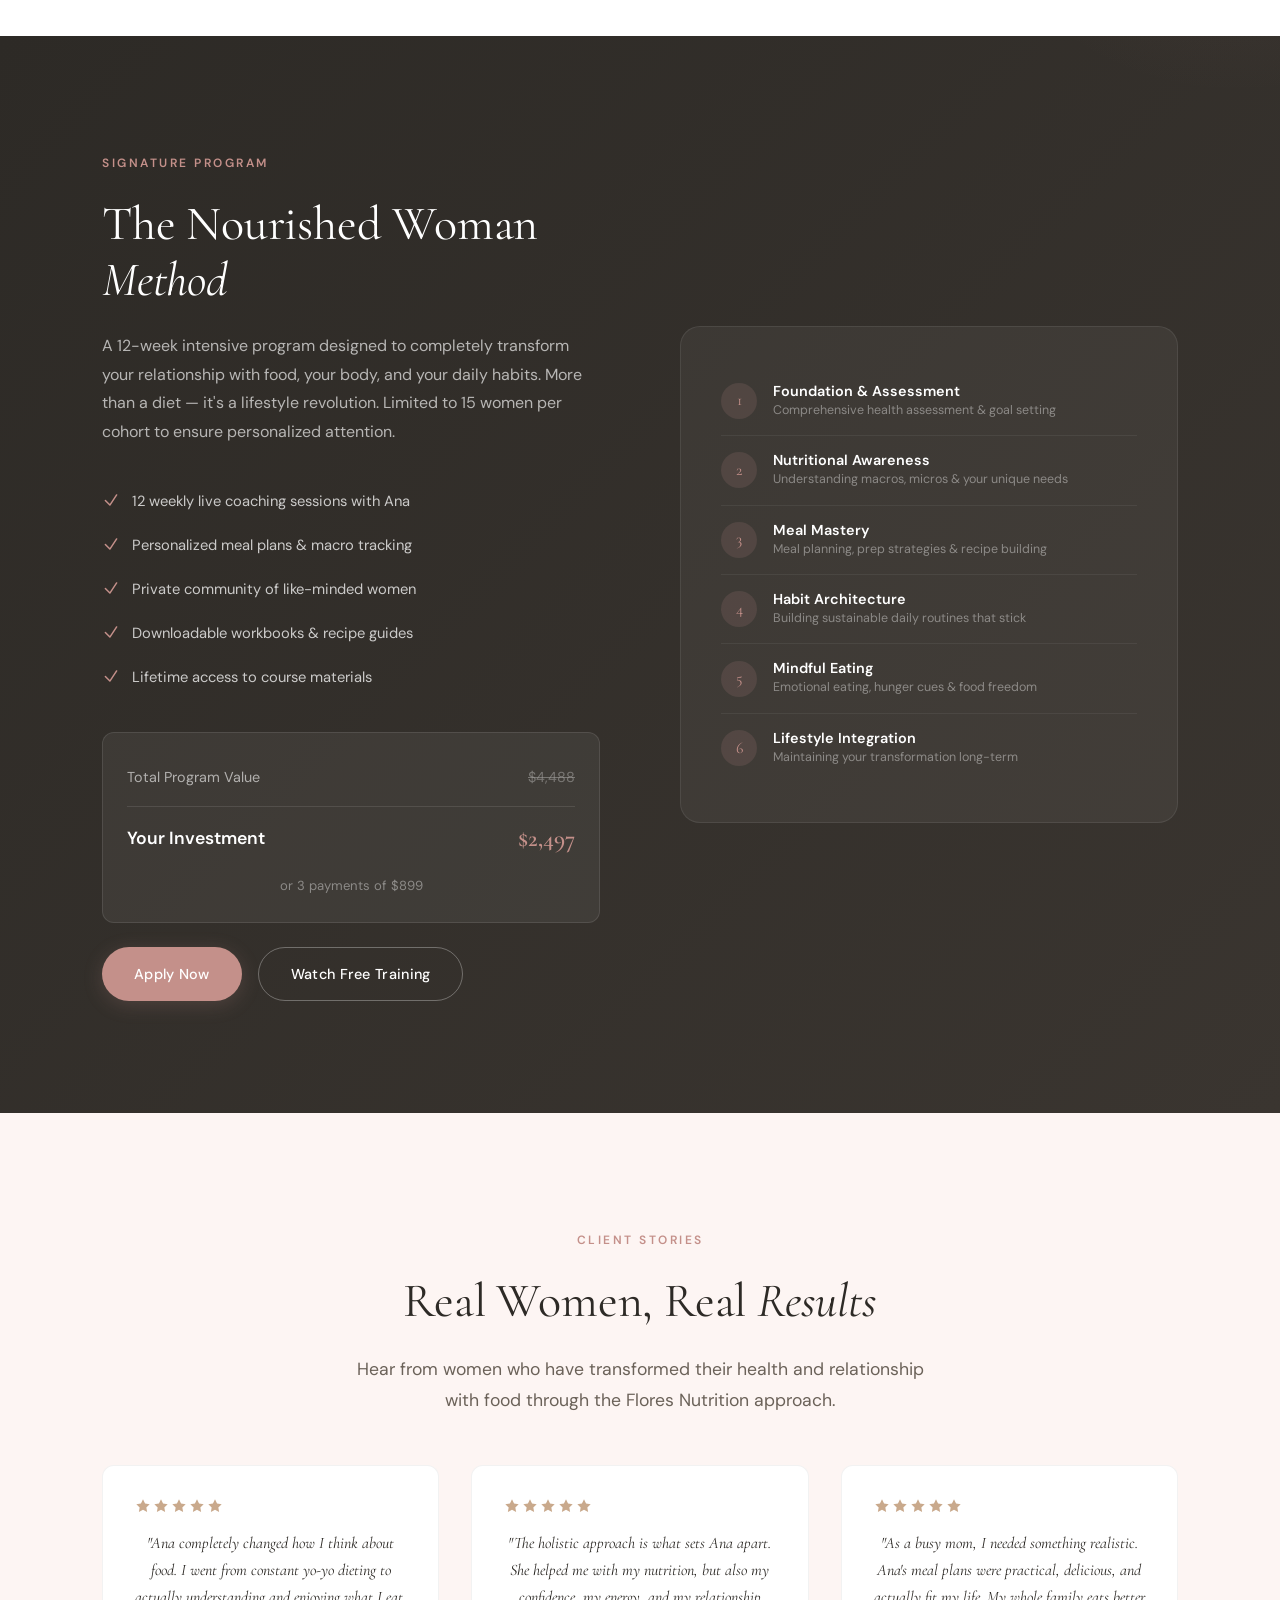
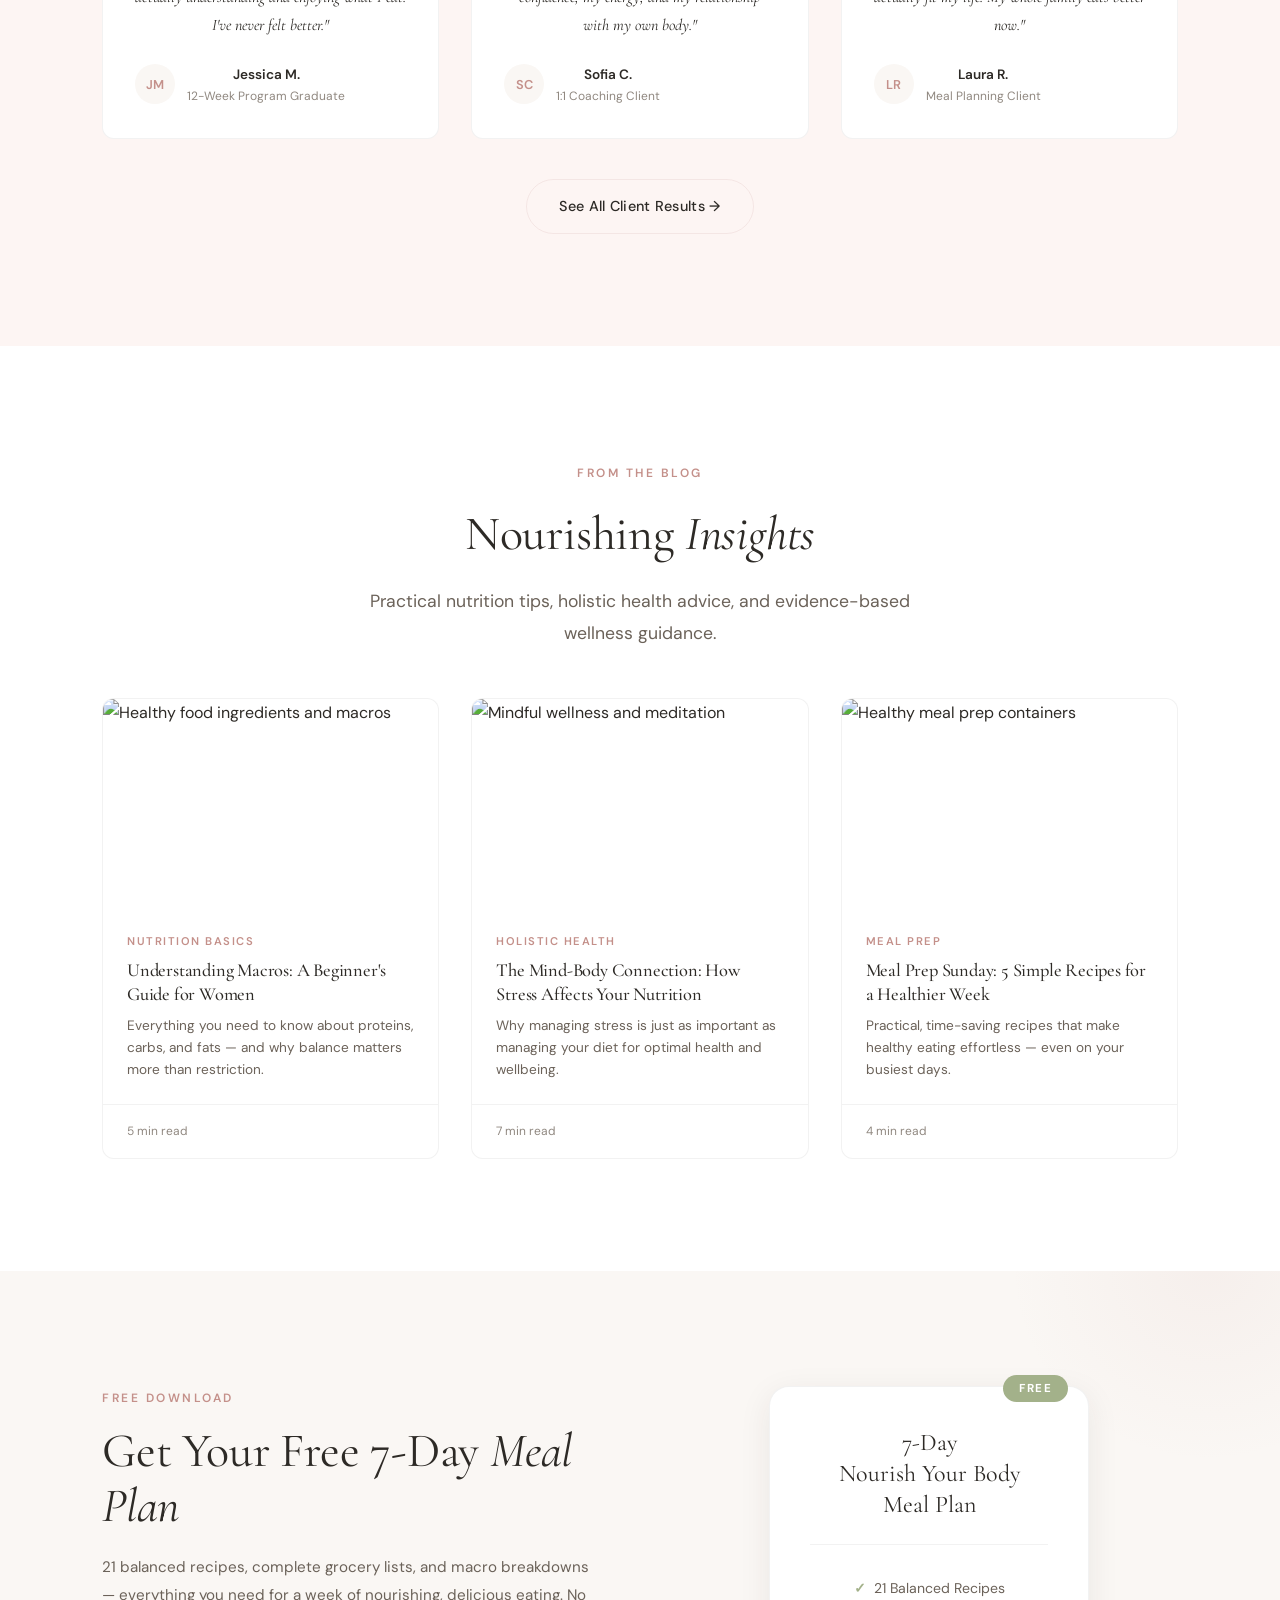
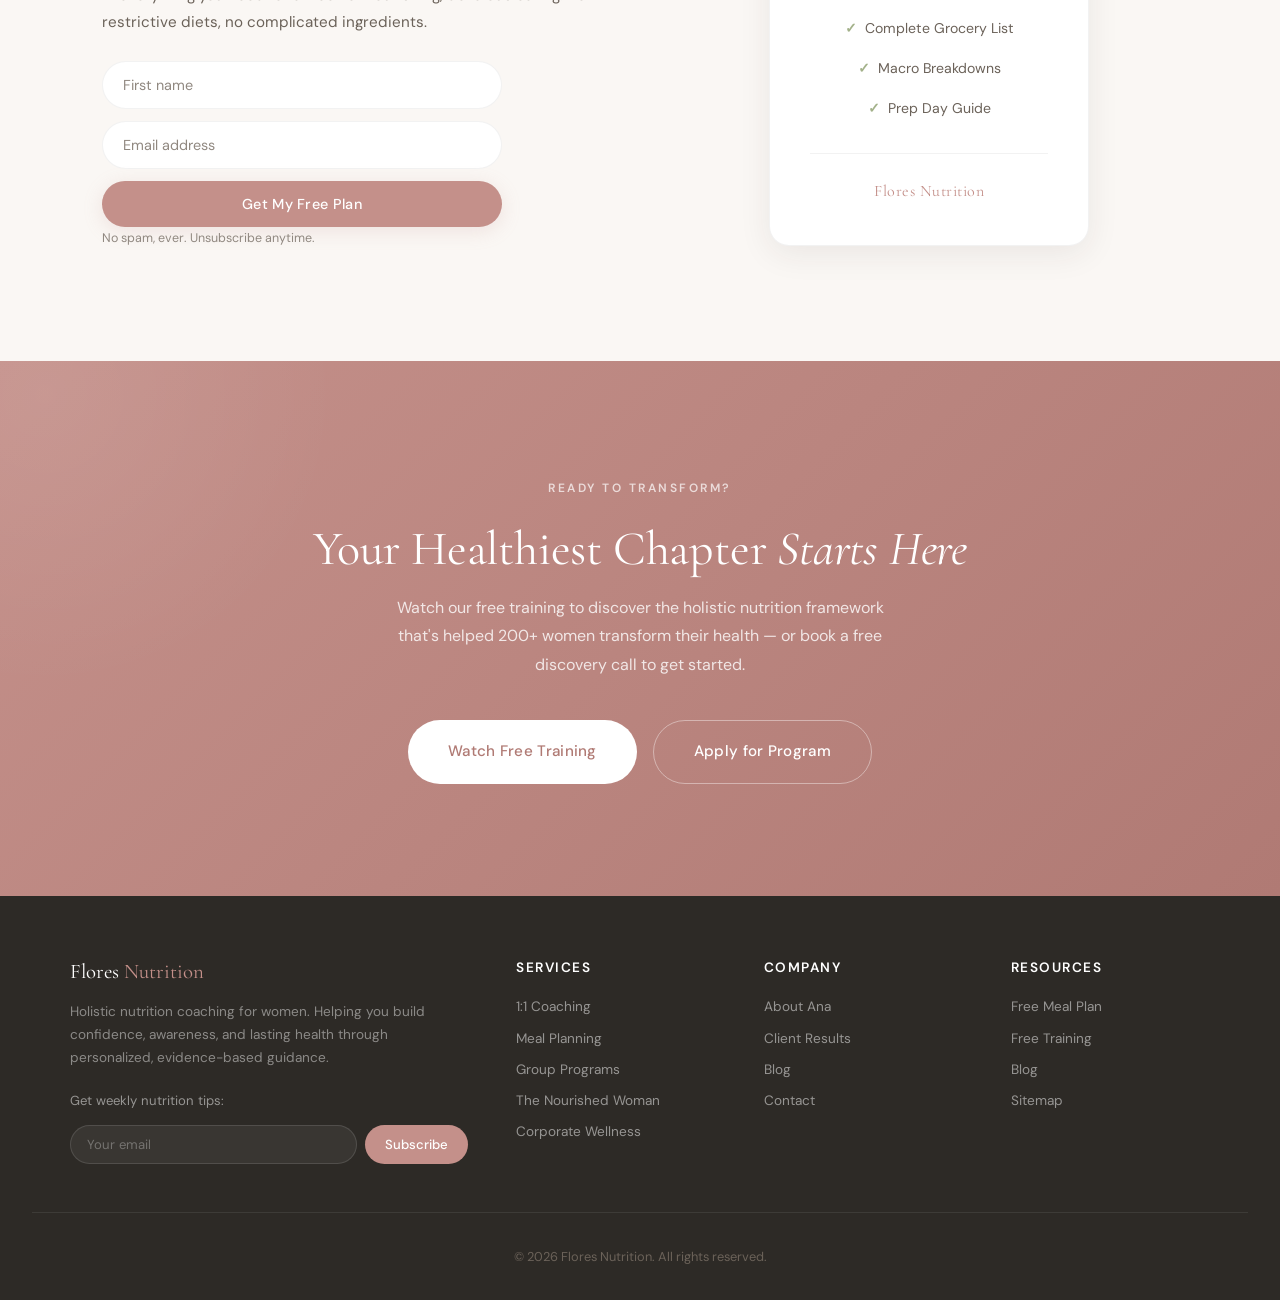
==== commit ca200e0f: "Implement business plan: conversion optimization, new pages, and site-wide nav updates - Overhaul ap" ====
--- a/index.html
+++ b/index.html
@@ -10,13 +10,14 @@
     <meta property="og:title" content="Flores Nutrition — Holistic Health & Nutrition for Women">
     <meta property="og:description" content="Transform your health through holistic nutrition, personalized meal plans, and lifestyle coaching with registered nutritionist Ana Flores.">
     <meta property="og:type" content="website">
-    <!-- <meta property="og:url" content=""> -->
-    <!-- <meta property="og:image" content="/images/og-image.jpg"> -->
+    <meta property="og:url" content="https://deme-cyber11.github.io/flores-nutrition/">
+    <meta property="og:image" content="https://images.unsplash.com/photo-1594744803329-e58b31de8bf5?auto=format&fit=crop&w=1200&h=630&q=80">
 
     <!-- Twitter -->
     <meta name="twitter:card" content="summary_large_image">
     <meta name="twitter:title" content="Flores Nutrition — Holistic Health & Nutrition for Women">
     <meta name="twitter:description" content="Transform your health through holistic nutrition, personalized meal plans, and lifestyle coaching with registered nutritionist Ana Flores.">
+    <meta name="twitter:image" content="https://images.unsplash.com/photo-1594744803329-e58b31de8bf5?auto=format&fit=crop&w=1200&h=630&q=80">
 
     <!-- Fonts -->
     <link rel="preconnect" href="https://fonts.googleapis.com">
@@ -546,6 +547,51 @@
             color: rgba(255, 255, 255, 0.4);
             font-size: 0.78rem;
             line-height: 1.4;
+        }
+
+        /* ===== COURSE VALUE STACK ===== */
+        .course-value-stack {
+            background: rgba(255, 255, 255, 0.06);
+            border: 1px solid rgba(255, 255, 255, 0.1);
+            border-radius: var(--radius-lg);
+            padding: 1.5rem;
+            margin: 1.5rem 0;
+        }
+
+        .value-line {
+            display: flex;
+            justify-content: space-between;
+            align-items: center;
+            padding: 0.5rem 0;
+            color: rgba(255, 255, 255, 0.6);
+            font-size: 0.9rem;
+        }
+
+        .value-strikethrough {
+            text-decoration: line-through;
+            opacity: 0.5;
+        }
+
+        .value-investment {
+            border-top: 1px solid rgba(255, 255, 255, 0.1);
+            margin-top: 0.5rem;
+            padding-top: 0.75rem;
+            font-weight: 600;
+            color: white;
+            font-size: 1.1rem;
+        }
+
+        .value-investment span:last-child {
+            color: var(--primary);
+            font-family: var(--font-display);
+            font-size: 1.5rem;
+        }
+
+        .value-payment {
+            text-align: center;
+            font-size: 0.82rem;
+            color: rgba(255, 255, 255, 0.4);
+            margin-top: 0.5rem;
         }
 
         /* ===== TESTIMONIALS ===== */
@@ -908,6 +954,7 @@
                     <li><a href="services/">Services</a></li>
                     <li><a href="about.html">About</a></li>
                     <li><a href="webinar/">Free Training</a></li>
+                    <li><a href="results/">Results</a></li>
                     <li><a href="blog/">Blog</a></li>
                     <li><a href="apply/" class="btn btn-primary btn-sm">Apply Now</a></li>
                 </ul>
@@ -1098,7 +1145,7 @@
                 <div class="course-text">
                     <span class="section-label">Signature Program</span>
                     <h2>The Nourished Woman <em>Method</em></h2>
-                    <p>A 12-week intensive program designed to completely transform your relationship with food, your body, and your daily habits. More than a diet — it's a lifestyle revolution.</p>
+                    <p>A 12-week intensive program designed to completely transform your relationship with food, your body, and your daily habits. More than a diet — it's a lifestyle revolution. Limited to 15 women per cohort to ensure personalized attention.</p>
                     <ul class="course-features">
                         <li>
                             <svg xmlns="http://www.w3.org/2000/svg" fill="none" viewBox="0 0 24 24" stroke-width="2" stroke="currentColor"><path stroke-linecap="round" stroke-linejoin="round" d="m4.5 12.75 6 6 9-13.5"/></svg>
@@ -1121,6 +1168,11 @@
                             Lifetime access to course materials
                         </li>
                     </ul>
+                    <div class="course-value-stack">
+                        <div class="value-line"><span>Total Program Value</span><span class="value-strikethrough">$4,488</span></div>
+                        <div class="value-line value-investment"><span>Your Investment</span><span>$2,497</span></div>
+                        <div class="value-payment">or 3 payments of $899</div>
+                    </div>
                     <div style="display: flex; gap: 1rem; flex-wrap: wrap;">
                         <a href="apply/" class="btn btn-primary">Apply Now</a>
                         <a href="webinar/" class="btn btn-outline-white">Watch Free Training</a>
@@ -1233,6 +1285,9 @@
                         </div>
                     </div>
                 </div>
+            </div>
+            <div style="text-align: center; margin-top: 2.5rem;">
+                <a href="results/" class="btn btn-secondary">See All Client Results &rarr;</a>
             </div>
         </div>
     </section>
@@ -1349,10 +1404,12 @@
                 <a href="services/">Meal Planning</a>
                 <a href="services/">Group Programs</a>
                 <a href="apply/">The Nourished Woman</a>
+                <a href="corporate/">Corporate Wellness</a>
             </div>
             <div>
                 <h4>Company</h4>
                 <a href="about.html">About Ana</a>
+                <a href="results/">Client Results</a>
                 <a href="blog/">Blog</a>
                 <a href="#contact">Contact</a>
             </div>
